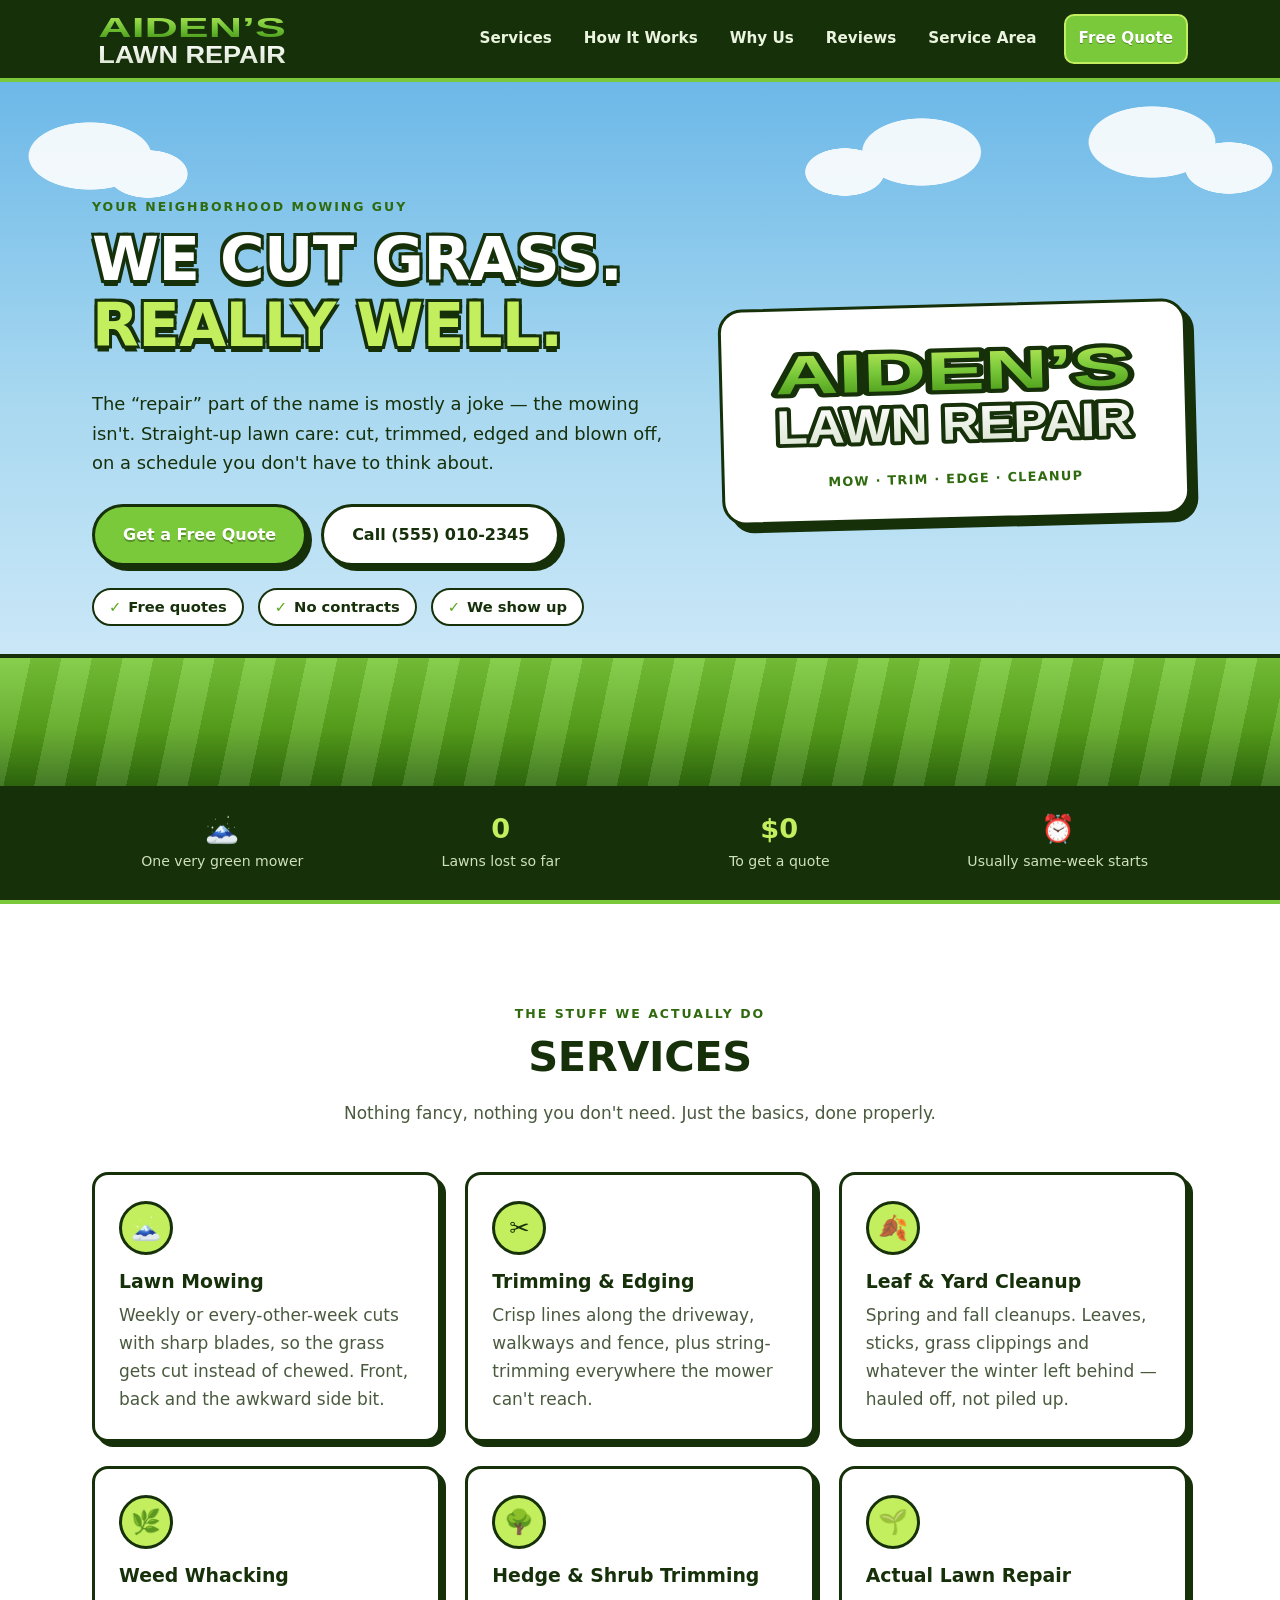
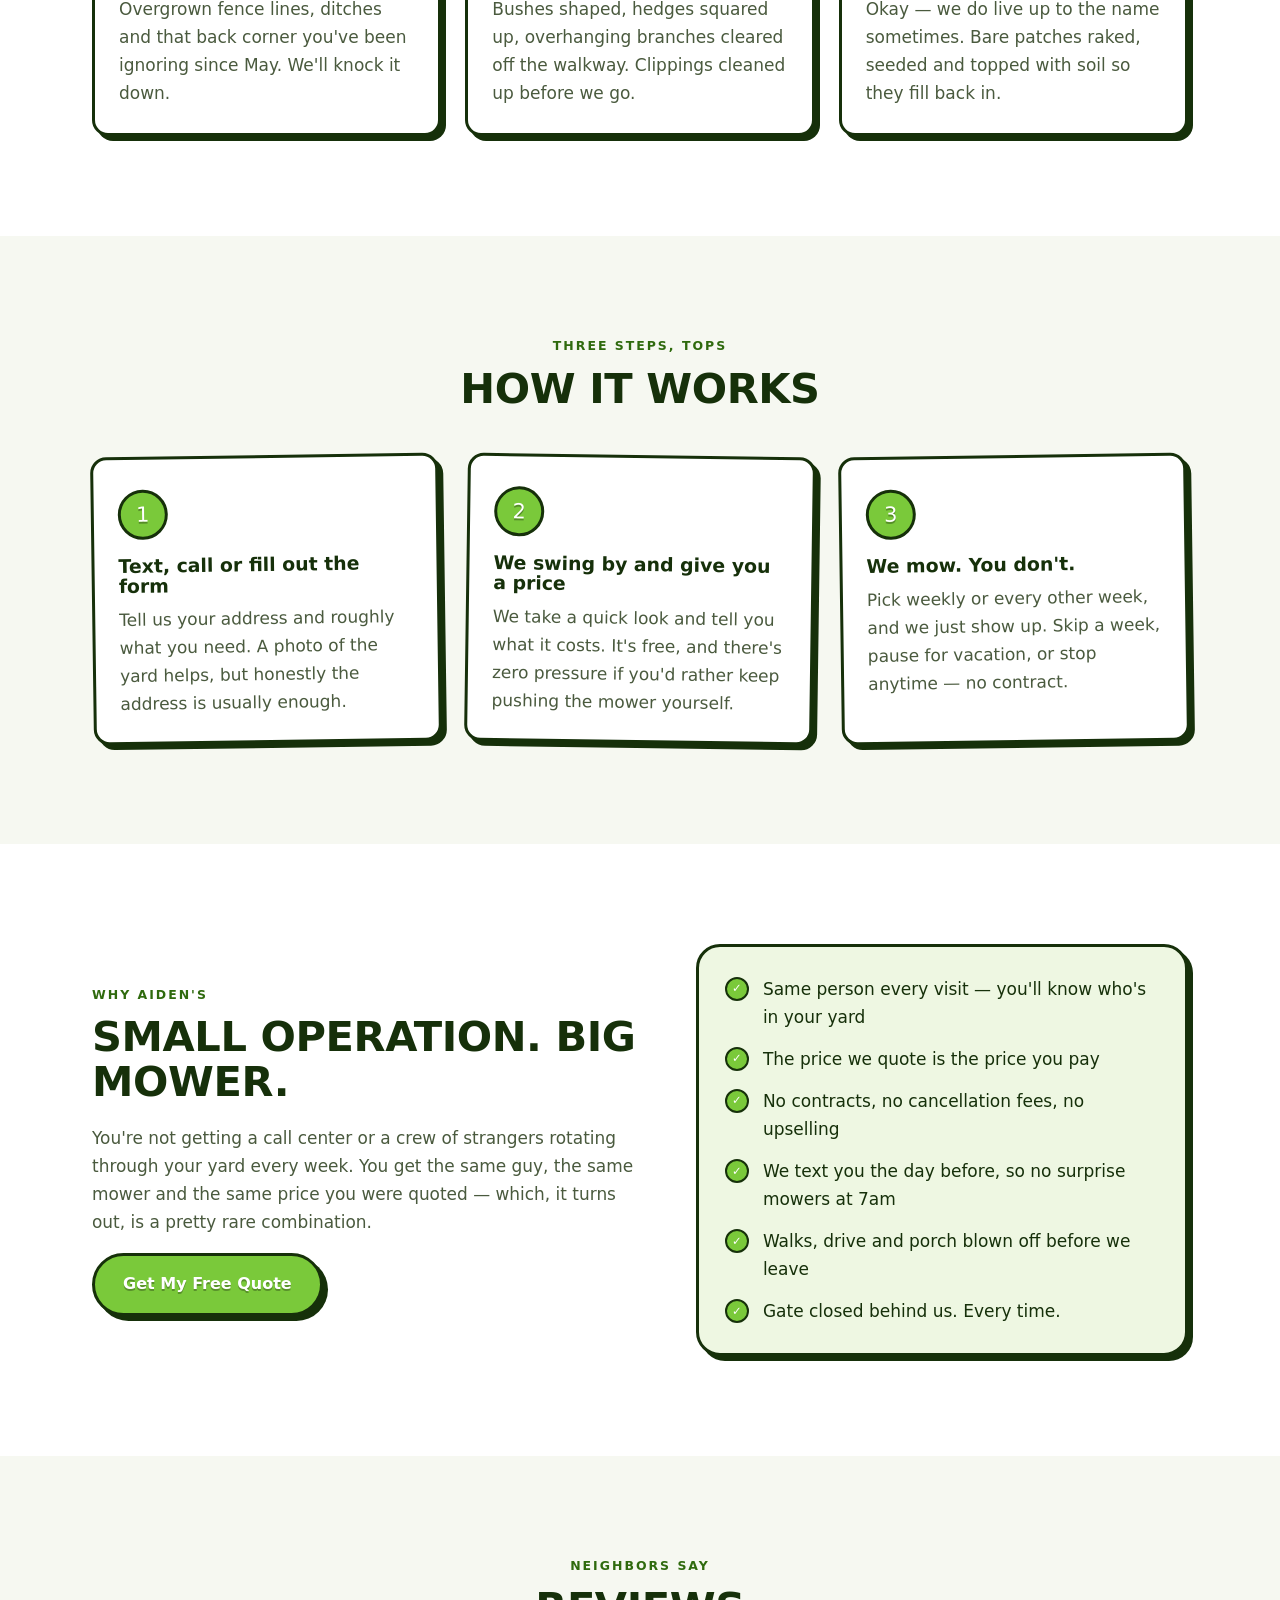
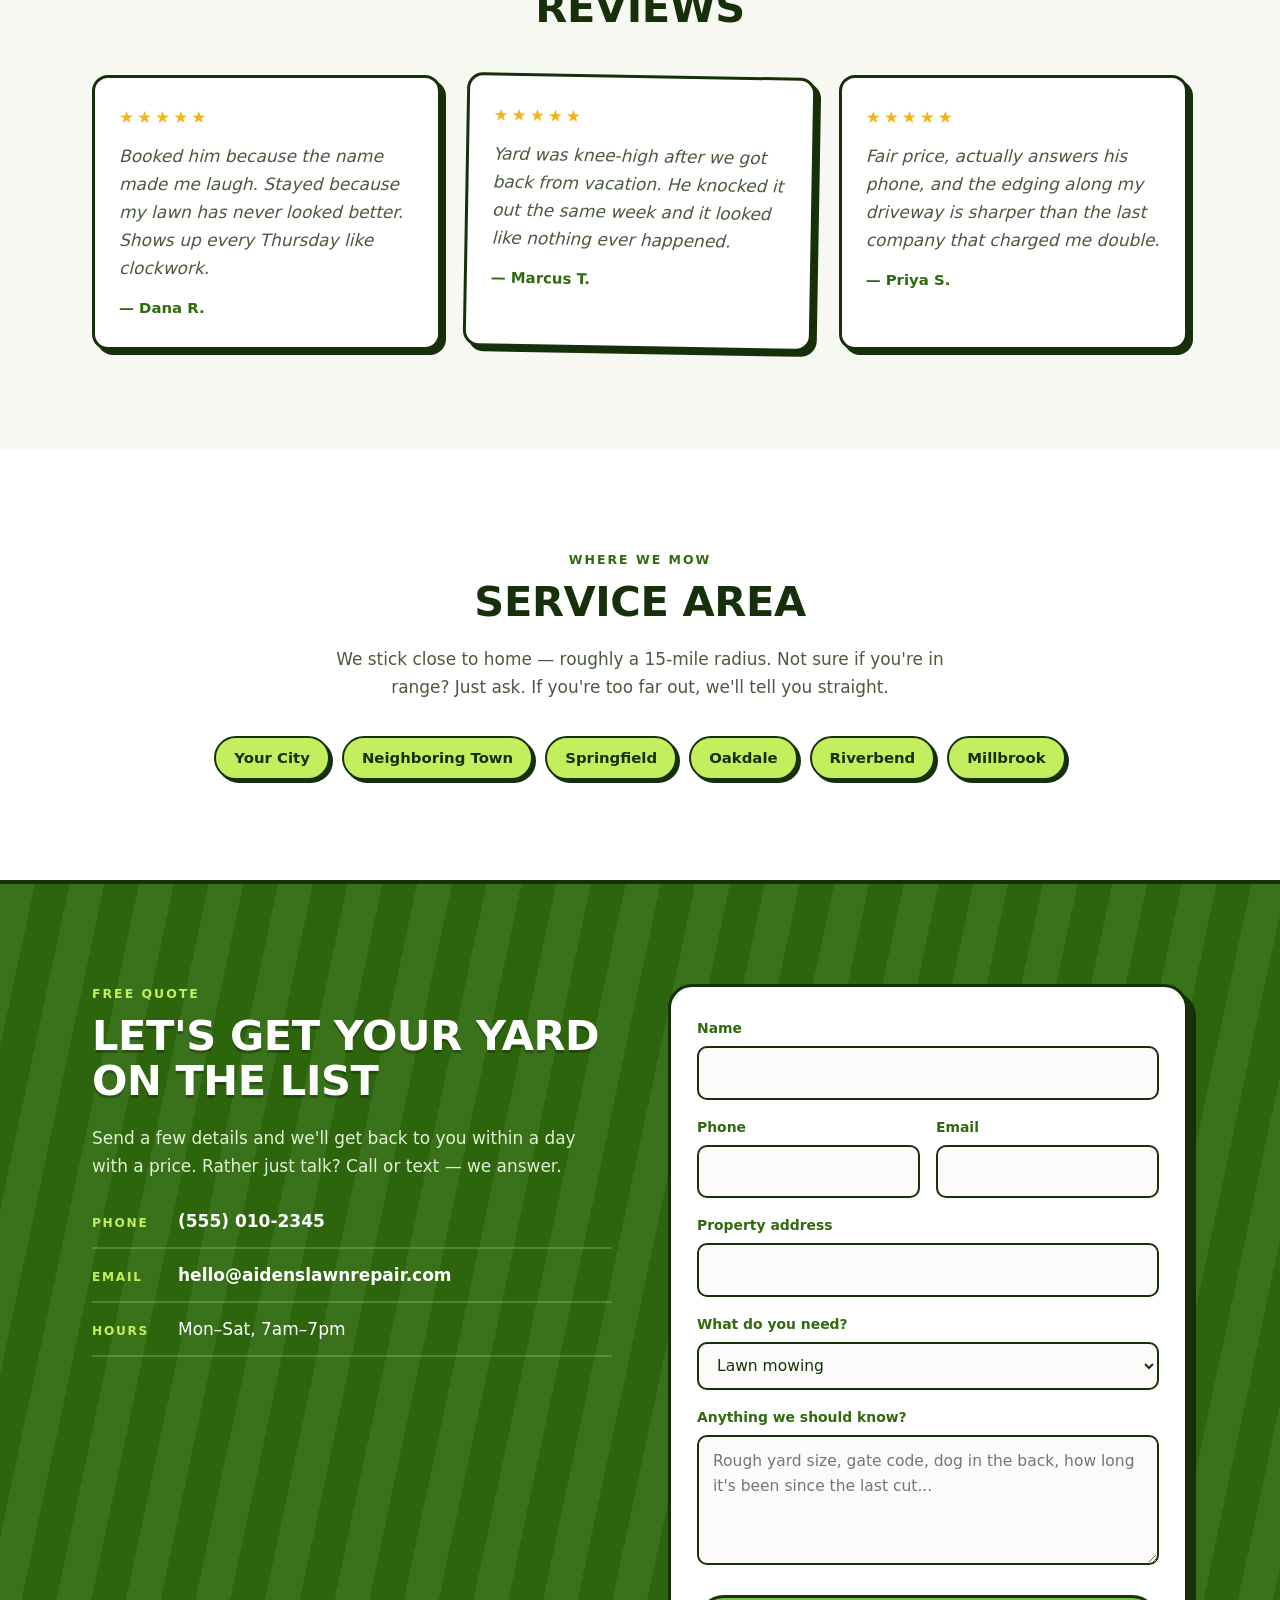
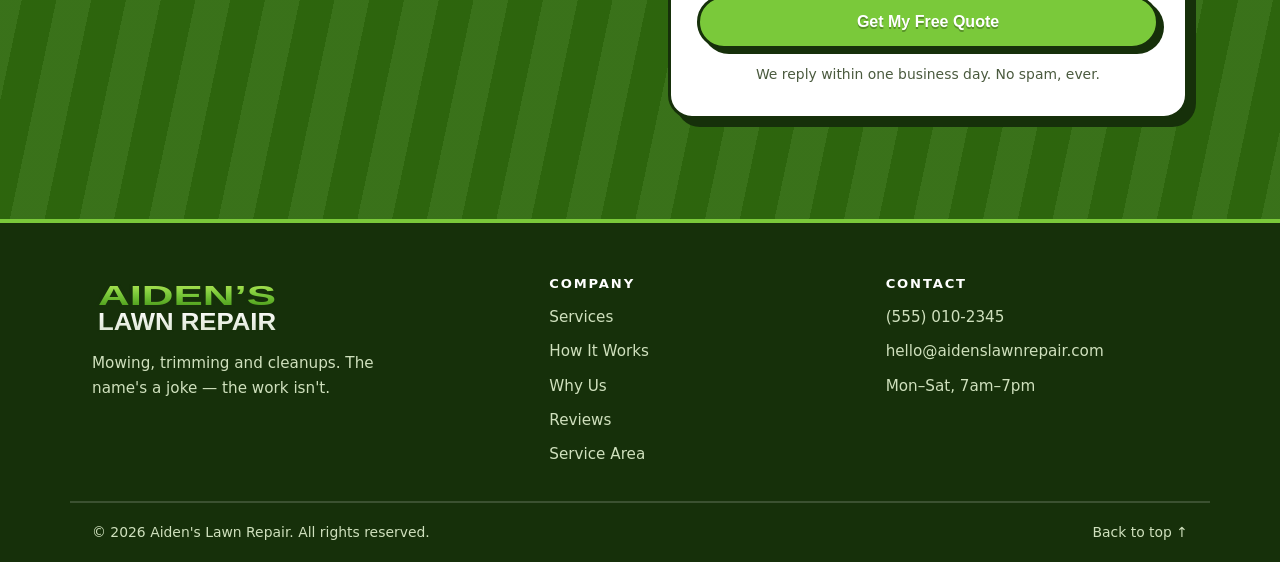
==== index.html @ e88d9ba6 "Add Aiden's Lawn Repair website One-page static site for the business — no build step, no dependenci" ====
<!DOCTYPE html>
<html lang="en">
<head>
<meta charset="utf-8">
<meta name="viewport" content="width=device-width, initial-scale=1">
<title>Aiden's Lawn Repair | Mowing, Trimming &amp; Yard Cleanup</title>
<meta name="description" content="Aiden's Lawn Repair — the name's a joke, the mowing isn't. Lawn cutting, trimming, edging and yard cleanups at a fair price. Free estimates.">
<meta name="theme-color" content="#3f8f12">

<meta property="og:title" content="Aiden's Lawn Repair">
<meta property="og:description" content="The name's a joke. The mowing isn't. Lawn cutting, trimming, edging and cleanups — free estimates.">
<meta property="og:type" content="website">
<meta property="og:image" content="assets/logo.svg">

<link rel="icon" href="assets/favicon.svg" type="image/svg+xml">
<link rel="stylesheet" href="css/styles.css">
</head>
<body>

<a class="skip-link" href="#main">Skip to content</a>

<header class="site-header" id="top">
  <div class="wrap header-inner">
    <a class="brand" href="#top" aria-label="Aiden's Lawn Repair — home">
      <img src="assets/logo.svg" alt="Aiden's Lawn Repair" width="220" height="69">
    </a>

    <button class="nav-toggle" id="navToggle" aria-expanded="false" aria-controls="nav">
      <span class="nav-toggle-bar"></span>
      <span class="sr-only">Menu</span>
    </button>

    <nav class="nav" id="nav" aria-label="Main">
      <ul>
        <li><a href="#services">Services</a></li>
        <li><a href="#how">How It Works</a></li>
        <li><a href="#why">Why Us</a></li>
        <li><a href="#reviews">Reviews</a></li>
        <li><a href="#areas">Service Area</a></li>
        <li><a class="nav-cta" href="#quote">Free Quote</a></li>
      </ul>
    </nav>
  </div>
</header>

<main id="main">

  <!-- HERO -->
  <section class="hero">
    <div class="wrap hero-inner">
      <div class="hero-copy">
        <p class="eyebrow">Your neighborhood mowing guy</p>
        <h1>We cut grass.<br><span class="hl">Really well.</span></h1>
        <p class="lede">
          The &ldquo;repair&rdquo; part of the name is mostly a joke &mdash; the mowing isn't.
          Straight-up lawn care: cut, trimmed, edged and blown off, on a schedule
          you don't have to think about.
        </p>
        <div class="hero-actions">
          <a class="btn btn-primary" href="#quote">Get a Free Quote</a>
          <a class="btn btn-ghost" href="tel:+15550102345">Call (555) 010-2345</a>
        </div>
        <ul class="hero-points">
          <li>Free quotes</li>
          <li>No contracts</li>
          <li>We show up</li>
        </ul>
      </div>

      <div class="hero-art" aria-hidden="true">
        <div class="hero-card">
          <img src="assets/logo.svg" alt="" width="440" height="138">
          <p class="hero-card-tag">Mow &middot; Trim &middot; Edge &middot; Cleanup</p>
        </div>
      </div>
    </div>
  </section>

  <!-- FUN STRIP -->
  <section class="strip">
    <div class="wrap strip-inner">
      <div><strong>&#128507;</strong><span>One very green mower</span></div>
      <div><strong>0</strong><span>Lawns lost so far</span></div>
      <div><strong>$0</strong><span>To get a quote</span></div>
      <div><strong>&#9200;</strong><span>Usually same-week starts</span></div>
    </div>
  </section>

  <!-- SERVICES -->
  <section id="services" class="section">
    <div class="wrap">
      <p class="eyebrow center">The stuff we actually do</p>
      <h2 class="center">Services</h2>
      <p class="section-lede center">
        Nothing fancy, nothing you don't need. Just the basics, done properly.
      </p>

      <div class="grid cards">
        <article class="card">
          <span class="card-icon" aria-hidden="true">&#128507;</span>
          <h3>Lawn Mowing</h3>
          <p>Weekly or every-other-week cuts with sharp blades, so the grass gets cut instead of chewed. Front, back and the awkward side bit.</p>
        </article>
        <article class="card">
          <span class="card-icon" aria-hidden="true">&#9986;</span>
          <h3>Trimming &amp; Edging</h3>
          <p>Crisp lines along the driveway, walkways and fence, plus string-trimming everywhere the mower can't reach.</p>
        </article>
        <article class="card">
          <span class="card-icon" aria-hidden="true">&#127810;</span>
          <h3>Leaf &amp; Yard Cleanup</h3>
          <p>Spring and fall cleanups. Leaves, sticks, grass clippings and whatever the winter left behind &mdash; hauled off, not piled up.</p>
        </article>
        <article class="card">
          <span class="card-icon" aria-hidden="true">&#127807;</span>
          <h3>Weed Whacking</h3>
          <p>Overgrown fence lines, ditches and that back corner you've been ignoring since May. We'll knock it down.</p>
        </article>
        <article class="card">
          <span class="card-icon" aria-hidden="true">&#127795;</span>
          <h3>Hedge &amp; Shrub Trimming</h3>
          <p>Bushes shaped, hedges squared up, overhanging branches cleared off the walkway. Clippings cleaned up before we go.</p>
        </article>
        <article class="card">
          <span class="card-icon" aria-hidden="true">&#127793;</span>
          <h3>Actual Lawn Repair</h3>
          <p>Okay &mdash; we do live up to the name sometimes. Bare patches raked, seeded and topped with soil so they fill back in.</p>
        </article>
      </div>
    </div>
  </section>

  <!-- HOW IT WORKS -->
  <section id="how" class="section section-alt">
    <div class="wrap">
      <p class="eyebrow center">Three steps, tops</p>
      <h2 class="center">How It Works</h2>

      <ol class="steps">
        <li>
          <span class="step-num">1</span>
          <h3>Text, call or fill out the form</h3>
          <p>Tell us your address and roughly what you need. A photo of the yard helps, but honestly the address is usually enough.</p>
        </li>
        <li>
          <span class="step-num">2</span>
          <h3>We swing by and give you a price</h3>
          <p>We take a quick look and tell you what it costs. It's free, and there's zero pressure if you'd rather keep pushing the mower yourself.</p>
        </li>
        <li>
          <span class="step-num">3</span>
          <h3>We mow. You don't.</h3>
          <p>Pick weekly or every other week, and we just show up. Skip a week, pause for vacation, or stop anytime &mdash; no contract.</p>
        </li>
      </ol>
    </div>
  </section>

  <!-- WHY US -->
  <section id="why" class="section">
    <div class="wrap why-inner">
      <div>
        <p class="eyebrow">Why Aiden's</p>
        <h2>Small operation. Big mower.</h2>
        <p class="section-lede">
          You're not getting a call center or a crew of strangers rotating through
          your yard every week. You get the same guy, the same mower and the same
          price you were quoted &mdash; which, it turns out, is a pretty rare combination.
        </p>
        <a class="btn btn-primary" href="#quote">Get My Free Quote</a>
      </div>

      <ul class="checks">
        <li>Same person every visit &mdash; you'll know who's in your yard</li>
        <li>The price we quote is the price you pay</li>
        <li>No contracts, no cancellation fees, no upselling</li>
        <li>We text you the day before, so no surprise mowers at 7am</li>
        <li>Walks, drive and porch blown off before we leave</li>
        <li>Gate closed behind us. Every time.</li>
      </ul>
    </div>
  </section>

  <!-- REVIEWS -->
  <section id="reviews" class="section section-alt">
    <div class="wrap">
      <p class="eyebrow center">Neighbors say</p>
      <h2 class="center">Reviews</h2>

      <div class="grid quotes">
        <figure class="quote">
          <p class="stars" aria-label="5 out of 5 stars">&#9733;&#9733;&#9733;&#9733;&#9733;</p>
          <blockquote>Booked him because the name made me laugh. Stayed because my lawn has never looked better. Shows up every Thursday like clockwork.</blockquote>
          <figcaption>&mdash; Dana R.</figcaption>
        </figure>
        <figure class="quote">
          <p class="stars" aria-label="5 out of 5 stars">&#9733;&#9733;&#9733;&#9733;&#9733;</p>
          <blockquote>Yard was knee-high after we got back from vacation. He knocked it out the same week and it looked like nothing ever happened.</blockquote>
          <figcaption>&mdash; Marcus T.</figcaption>
        </figure>
        <figure class="quote">
          <p class="stars" aria-label="5 out of 5 stars">&#9733;&#9733;&#9733;&#9733;&#9733;</p>
          <blockquote>Fair price, actually answers his phone, and the edging along my driveway is sharper than the last company that charged me double.</blockquote>
          <figcaption>&mdash; Priya S.</figcaption>
        </figure>
      </div>
    </div>
  </section>

  <!-- SERVICE AREA -->
  <section id="areas" class="section">
    <div class="wrap center">
      <p class="eyebrow center">Where we mow</p>
      <h2>Service Area</h2>
      <p class="section-lede center">
        We stick close to home &mdash; roughly a 15-mile radius. Not sure if you're in
        range? Just ask. If you're too far out, we'll tell you straight.
      </p>
      <ul class="areas">
        <li>Your City</li>
        <li>Neighboring Town</li>
        <li>Springfield</li>
        <li>Oakdale</li>
        <li>Riverbend</li>
        <li>Millbrook</li>
      </ul>
    </div>
  </section>

  <!-- QUOTE -->
  <section id="quote" class="section quote-section">
    <div class="wrap quote-inner">
      <div class="quote-copy">
        <p class="eyebrow">Free quote</p>
        <h2>Let's get your yard on the list</h2>
        <p class="section-lede">
          Send a few details and we'll get back to you within a day with a price.
          Rather just talk? Call or text &mdash; we answer.
        </p>

        <ul class="contact-list">
          <li><span>Phone</span><a href="tel:+15550102345">(555) 010-2345</a></li>
          <li><span>Email</span><a href="mailto:hello@aidenslawnrepair.com">hello@aidenslawnrepair.com</a></li>
          <li><span>Hours</span>Mon&ndash;Sat, 7am&ndash;7pm</li>
        </ul>
      </div>

      <form class="quote-form" id="quoteForm" action="https://formspree.io/f/your-form-id" method="POST" novalidate>
        <div class="field">
          <label for="name">Name</label>
          <input type="text" id="name" name="name" autocomplete="name" required>
        </div>

        <div class="field-row">
          <div class="field">
            <label for="phone">Phone</label>
            <input type="tel" id="phone" name="phone" autocomplete="tel" required>
          </div>
          <div class="field">
            <label for="email">Email</label>
            <input type="email" id="email" name="email" autocomplete="email" required>
          </div>
        </div>

        <div class="field">
          <label for="address">Property address</label>
          <input type="text" id="address" name="address" autocomplete="street-address">
        </div>

        <div class="field">
          <label for="service">What do you need?</label>
          <select id="service" name="service">
            <option>Lawn mowing</option>
            <option>Trimming &amp; edging</option>
            <option>Leaf &amp; yard cleanup</option>
            <option>Weed whacking</option>
            <option>Hedge &amp; shrub trimming</option>
            <option>Lawn repair / bare patches</option>
            <option>A bit of everything</option>
          </select>
        </div>

        <div class="field">
          <label for="message">Anything we should know?</label>
          <textarea id="message" name="message" rows="4" placeholder="Rough yard size, gate code, dog in the back, how long it's been since the last cut..."></textarea>
        </div>

        <button class="btn btn-primary btn-block" type="submit">Get My Free Quote</button>
        <p class="form-note" id="formNote" role="status">We reply within one business day. No spam, ever.</p>
      </form>
    </div>
  </section>

</main>

<footer class="site-footer">
  <div class="wrap footer-inner">
    <div class="footer-brand">
      <img src="assets/logo.svg" alt="Aiden's Lawn Repair" width="200" height="63">
      <p>Mowing, trimming and cleanups. The name's a joke &mdash; the work isn't.</p>
    </div>

    <nav class="footer-nav" aria-label="Footer">
      <h3>Company</h3>
      <ul>
        <li><a href="#services">Services</a></li>
        <li><a href="#how">How It Works</a></li>
        <li><a href="#why">Why Us</a></li>
        <li><a href="#reviews">Reviews</a></li>
        <li><a href="#areas">Service Area</a></li>
      </ul>
    </nav>

    <div class="footer-contact">
      <h3>Contact</h3>
      <ul>
        <li><a href="tel:+15550102345">(555) 010-2345</a></li>
        <li><a href="mailto:hello@aidenslawnrepair.com">hello@aidenslawnrepair.com</a></li>
        <li>Mon&ndash;Sat, 7am&ndash;7pm</li>
      </ul>
    </div>
  </div>

  <div class="wrap footer-bottom">
    <p>&copy; <span id="year">2026</span> Aiden's Lawn Repair. All rights reserved.</p>
    <p><a href="#top">Back to top &uarr;</a></p>
  </div>
</footer>

<script src="js/main.js"></script>
</body>
</html>
---- css/styles.css ----
/* ==========================================================================
   Aiden's Lawn Repair — stylesheet
   Cartoon theme: thick dark outlines, hard offset shadows, bright turf greens.
   Palette pulled straight from the logo.
   ========================================================================== */

:root {
  --green-100: #eef7e2;
  --green-300: #c3ee5d;
  --green-400: #9ada3c;
  --green-500: #7ac93a;
  --green-600: #5aa61c;
  --green-800: #2f6a0e;
  --green-900: #16300a;

  --sky-100:   #dcefFB;
  --sky-300:   #a8d8f0;
  --sky-500:   #6cb8e8;

  --cream:     #f6f8f1;
  --ink:       #16300a;
  --ink-soft:  #4a5a3e;
  --line:      #16300a;
  --white:     #ffffff;

  --radius:    16px;
  --radius-lg: 24px;

  /* Cartoon shadows are hard offsets, never blurs. */
  --pop:       5px 5px 0 var(--green-900);
  --pop-lg:    8px 8px 0 var(--green-900);
  --border:    3px solid var(--green-900);

  --wrap:      1140px;
  --font:      "Segoe UI", system-ui, -apple-system, Roboto, Helvetica, Arial, sans-serif;
  --font-head: "Arial Black", "Archivo Black", Impact, var(--font);
}

/* -------------------------------------------------------------- base --- */

*, *::before, *::after { box-sizing: border-box; }

html { scroll-behavior: smooth; scroll-padding-top: 90px; }

body {
  margin: 0;
  font-family: var(--font);
  font-size: 17px;
  line-height: 1.65;
  color: var(--ink);
  background: var(--white);
  -webkit-font-smoothing: antialiased;
}

img { max-width: 100%; height: auto; display: block; }

a { color: var(--green-800); }

h1, h2, h3 {
  font-family: var(--font-head);
  line-height: 1.08;
  letter-spacing: -.01em;
  margin: 0 0 .5em;
  text-transform: uppercase;
}

h1 { font-size: clamp(2.3rem, 5.6vw, 3.8rem); }
h2 { font-size: clamp(1.8rem, 3.8vw, 2.6rem); }
h3 { font-size: 1.18rem; text-transform: none; letter-spacing: 0; }

p { margin: 0 0 1rem; }

.wrap {
  width: 100%;
  max-width: var(--wrap);
  margin-inline: auto;
  padding-inline: 22px;
}

.center { text-align: center; }

.sr-only {
  position: absolute; width: 1px; height: 1px;
  padding: 0; margin: -1px; overflow: hidden;
  clip: rect(0 0 0 0); white-space: nowrap; border: 0;
}

.skip-link {
  position: absolute; left: 0; top: 0;
  transform: translateY(-150%);
  background: var(--green-900); color: #fff;
  padding: 12px 18px; z-index: 999; border-radius: 0 0 var(--radius) 0;
}
.skip-link:focus { transform: translateY(0); }

:focus-visible {
  outline: 3px solid var(--sky-500);
  outline-offset: 3px;
}

.eyebrow {
  font-size: .78rem;
  font-weight: 800;
  letter-spacing: .16em;
  text-transform: uppercase;
  color: var(--green-800);
  margin-bottom: .6rem;
}

.section { padding: clamp(60px, 8vw, 100px) 0; }
.section-alt { background: var(--cream); }

.section-lede {
  font-size: 1.06rem;
  color: var(--ink-soft);
  max-width: 62ch;
}
.section-lede.center { margin-inline: auto; }

/* ------------------------------------------------------------ buttons --- */

.btn {
  display: inline-block;
  font-weight: 800;
  font-size: 1rem;
  text-decoration: none;
  padding: 15px 28px;
  border-radius: 999px;
  border: var(--border);
  cursor: pointer;
  transition: transform .1s ease, box-shadow .1s ease, background .1s ease;
}
/* Press-down effect: the button slides into its own shadow. */
.btn:hover  { transform: translate(2px, 2px); box-shadow: 3px 3px 0 var(--green-900); }
.btn:active { transform: translate(5px, 5px); box-shadow: 0 0 0 var(--green-900); }

.btn-primary {
  background: var(--green-500);
  color: #fff;
  text-shadow: 0 2px 0 rgba(0, 0, 0, .28);
  box-shadow: var(--pop);
}
.btn-primary:hover { background: var(--green-400); }

.btn-ghost {
  background: var(--white);
  color: var(--green-900);
  box-shadow: var(--pop);
}
.btn-ghost:hover { background: var(--green-100); }

.btn-block { width: 100%; }

/* ------------------------------------------------------------- header --- */

.site-header {
  position: sticky;
  top: 0;
  z-index: 60;
  background: var(--green-900);
  border-bottom: 4px solid var(--green-500);
}

.header-inner {
  display: flex;
  align-items: center;
  justify-content: space-between;
  gap: 18px;
  min-height: 78px;
}

.brand img { width: 200px; height: auto; }

.nav ul {
  display: flex;
  align-items: center;
  gap: 6px;
  list-style: none;
  margin: 0;
  padding: 0;
}

.nav a {
  display: block;
  padding: 10px 13px;
  color: #eaf4de;
  font-weight: 700;
  font-size: .95rem;
  text-decoration: none;
  border-radius: 10px;
}
.nav a:hover { background: rgba(255, 255, 255, .14); color: #fff; }

.nav .nav-cta {
  background: var(--green-500);
  color: #fff;
  margin-left: 8px;
  border: 2px solid var(--green-300);
  text-shadow: 0 1px 0 rgba(0, 0, 0, .3);
}
.nav .nav-cta:hover { background: var(--green-400); color: #fff; }

.nav-toggle {
  display: none;
  width: 46px; height: 42px;
  background: rgba(255, 255, 255, .1);
  border: 2px solid rgba(255, 255, 255, .35);
  border-radius: 10px;
  cursor: pointer;
  position: relative;
}
.nav-toggle-bar,
.nav-toggle-bar::before,
.nav-toggle-bar::after {
  position: absolute;
  left: 50%; margin-left: -11px;
  width: 22px; height: 3px;
  background: #fff;
  border-radius: 2px;
  content: "";
  transition: transform .2s ease, opacity .2s ease;
}
.nav-toggle-bar { top: 50%; margin-top: -1.5px; }
.nav-toggle-bar::before { top: -7px; margin-left: 0; left: 0; }
.nav-toggle-bar::after  { top:  7px; margin-left: 0; left: 0; }

.nav-toggle[aria-expanded="true"] .nav-toggle-bar { background: transparent; }
.nav-toggle[aria-expanded="true"] .nav-toggle-bar::before { transform: translateY(7px) rotate(45deg); }
.nav-toggle[aria-expanded="true"] .nav-toggle-bar::after  { transform: translateY(-7px) rotate(-45deg); }

/* --------------------------------------------------------------- hero --- */
/* Blue sky up top, cartoon clouds, freshly-striped lawn along the bottom. */

.hero {
  position: relative;
  background: linear-gradient(180deg, var(--sky-500) 0%, var(--sky-300) 45%, var(--sky-100) 100%);
  padding: clamp(74px, 9vw, 116px) 0 clamp(120px, 13vw, 160px);
  overflow: hidden;
}

/* clouds */
.hero::before {
  content: "";
  position: absolute;
  inset: 0;
  background:
    radial-gradient(62px 34px at 90px 74px,   #fff 98%, transparent 100%),
    radial-gradient(40px 24px at 148px 92px,  #fff 98%, transparent 100%),
    radial-gradient(60px 34px at 72% 70px,    #fff 98%, transparent 100%),
    radial-gradient(40px 24px at 66% 90px,    #fff 98%, transparent 100%),
    radial-gradient(64px 36px at 90% 60px,    #fff 98%, transparent 100%),
    radial-gradient(44px 26px at 96% 86px,    #fff 98%, transparent 100%);
  opacity: .9;
  pointer-events: none;
}

/* the lawn */
.hero::after {
  content: "";
  position: absolute;
  inset: auto 0 0 0;
  height: clamp(92px, 11vw, 132px);
  background:
    repeating-linear-gradient(102deg,
      rgba(255, 255, 255, .10) 0 30px,
      rgba(0, 0, 0, .07) 30px 60px),
    linear-gradient(180deg, var(--green-500) 0%, var(--green-600) 55%, var(--green-800) 100%);
  border-top: 4px solid var(--green-900);
  pointer-events: none;
}

.hero-inner {
  position: relative;
  z-index: 1;
  display: grid;
  grid-template-columns: 1.1fr .9fr;
  gap: clamp(28px, 5vw, 56px);
  align-items: center;
}

.hero h1 {
  color: #fff;
  /* chunky cartoon outline, drawn with stacked shadows */
  text-shadow:
    -3px -3px 0 var(--green-900),  3px -3px 0 var(--green-900),
    -3px  3px 0 var(--green-900),  3px  3px 0 var(--green-900),
     0    6px 0 var(--green-900);
  margin-bottom: .5em;
}
.hero h1 .hl { color: var(--green-300); }

.lede {
  font-size: 1.12rem;
  max-width: 52ch;
  color: var(--ink);
  font-weight: 500;
}

.hero-actions {
  display: flex;
  flex-wrap: wrap;
  gap: 14px;
  margin: 26px 0 22px;
}

.hero-points {
  display: flex;
  flex-wrap: wrap;
  gap: 10px 14px;
  list-style: none;
  margin: 0;
  padding: 0;
  font-size: .92rem;
  font-weight: 700;
}
.hero-points li {
  background: var(--white);
  border: 2px solid var(--green-900);
  border-radius: 999px;
  padding: 5px 15px;
  color: var(--green-900);
}
.hero-points li::before {
  content: "\2713";
  color: var(--green-600);
  font-weight: 900;
  margin-right: 7px;
}

.hero-card {
  background: var(--white);
  border: var(--border);
  border-radius: var(--radius-lg);
  padding: 28px 24px;
  text-align: center;
  box-shadow: var(--pop-lg);
  transform: rotate(-1.5deg);
}
.hero-card img { margin: 0 auto 14px; width: 100%; max-width: 380px; }
.hero-card-tag {
  margin: 0;
  font-weight: 800;
  letter-spacing: .1em;
  text-transform: uppercase;
  font-size: .8rem;
  color: var(--green-800);
}

/* ---------------------------------------------------------- fun strip --- */

.strip {
  background: var(--green-900);
  color: #fff;
  border-bottom: 4px solid var(--green-500);
}

.strip-inner {
  display: grid;
  grid-template-columns: repeat(4, 1fr);
  gap: 18px;
  padding-block: 26px;
  text-align: center;
}
.strip-inner strong {
  display: block;
  font-family: var(--font-head);
  font-size: 1.7rem;
  color: var(--green-300);
  line-height: 1.25;
}
.strip-inner span { font-size: .88rem; color: #cfe0bd; }

/* -------------------------------------------------------------- cards --- */

.grid { display: grid; gap: 24px; }

.cards {
  grid-template-columns: repeat(auto-fit, minmax(280px, 1fr));
  margin-top: 44px;
}

.card {
  background: var(--white);
  border: var(--border);
  border-radius: var(--radius);
  padding: 26px 24px;
  box-shadow: var(--pop);
  transition: transform .12s ease, box-shadow .12s ease;
}
.card:hover { transform: translate(-2px, -3px) rotate(-.6deg); box-shadow: var(--pop-lg); }

.card-icon {
  display: grid;
  place-items: center;
  width: 54px; height: 54px;
  border-radius: 50%;
  background: var(--green-300);
  border: var(--border);
  font-size: 1.5rem;
  line-height: 1;
  margin-bottom: 16px;
}

.card h3 { color: var(--green-900); }
.card p { margin: 0; color: var(--ink-soft); }

/* -------------------------------------------------------------- steps --- */

.steps {
  list-style: none;
  margin: 44px 0 0;
  padding: 0;
  display: grid;
  gap: 26px;
  grid-template-columns: repeat(auto-fit, minmax(270px, 1fr));
}
.steps li {
  background: var(--white);
  border: var(--border);
  border-radius: var(--radius);
  padding: 30px 24px 24px;
  box-shadow: var(--pop);
}
.steps li:nth-child(even) { transform: rotate(.8deg); }
.steps li:nth-child(odd)  { transform: rotate(-.8deg); }

.step-num {
  display: grid;
  place-items: center;
  width: 50px; height: 50px;
  border-radius: 50%;
  background: var(--green-500);
  border: var(--border);
  color: #fff;
  font-family: var(--font-head);
  font-size: 1.3rem;
  text-shadow: 0 2px 0 rgba(0, 0, 0, .3);
  margin-bottom: 16px;
}
.steps h3 { color: var(--green-900); }
.steps p { margin: 0; color: var(--ink-soft); }

/* ------------------------------------------------------------- why us --- */

.why-inner {
  display: grid;
  grid-template-columns: 1.05fr .95fr;
  gap: clamp(28px, 5vw, 60px);
  align-items: center;
}

.checks {
  list-style: none;
  margin: 0;
  padding: 28px 26px;
  background: var(--green-100);
  border: var(--border);
  border-radius: var(--radius-lg);
  box-shadow: var(--pop);
  display: grid;
  gap: 14px;
}
.checks li {
  position: relative;
  padding-left: 38px;
  font-weight: 500;
}
.checks li::before {
  content: "\2713";
  position: absolute;
  left: 0; top: 2px;
  width: 24px; height: 24px;
  display: grid; place-items: center;
  border-radius: 50%;
  background: var(--green-500);
  border: 2px solid var(--green-900);
  color: #fff;
  font-size: .72rem;
  font-weight: 900;
}

/* ------------------------------------------------------------- quotes --- */

.quotes {
  grid-template-columns: repeat(auto-fit, minmax(280px, 1fr));
  margin-top: 44px;
}

.quote {
  margin: 0;
  background: var(--white);
  border: var(--border);
  border-radius: var(--radius);
  padding: 26px 24px;
  box-shadow: var(--pop);
}
.quote:nth-child(2) { transform: rotate(1deg); }
.stars { color: #f2b418; letter-spacing: 3px; margin: 0 0 10px; font-size: 1.05rem; }
.quote blockquote { margin: 0 0 14px; color: var(--ink-soft); font-style: italic; }
.quote figcaption { font-weight: 800; color: var(--green-800); font-size: .93rem; }

/* -------------------------------------------------------------- areas --- */

.areas {
  list-style: none;
  margin: 34px 0 0;
  padding: 0;
  display: flex;
  flex-wrap: wrap;
  justify-content: center;
  gap: 12px;
}
.areas li {
  background: var(--green-300);
  border: 2px solid var(--green-900);
  color: var(--green-900);
  font-weight: 800;
  padding: 8px 18px;
  border-radius: 999px;
  font-size: .93rem;
  box-shadow: 3px 3px 0 var(--green-900);
}

/* -------------------------------------------------------------- quote --- */

.quote-section {
  background: var(--green-800);
  color: #fff;
  border-top: 4px solid var(--green-900);
  background-image: repeating-linear-gradient(102deg,
    rgba(255, 255, 255, .05) 0 34px,
    rgba(0, 0, 0, .05) 34px 68px);
}

.quote-inner {
  display: grid;
  grid-template-columns: 1fr 1fr;
  gap: clamp(28px, 5vw, 56px);
  align-items: start;
}

.quote-copy .eyebrow { color: var(--green-300); }
.quote-copy h2 { text-shadow: 0 3px 0 rgba(0, 0, 0, .25); }
.quote-copy .section-lede { color: #e2f0d3; }

.contact-list {
  list-style: none;
  margin: 26px 0 0;
  padding: 0;
  display: grid;
  gap: 12px;
}
.contact-list li {
  display: flex;
  gap: 14px;
  align-items: baseline;
  border-bottom: 2px solid rgba(255, 255, 255, .18);
  padding-bottom: 12px;
}
.contact-list span {
  min-width: 72px;
  font-size: .76rem;
  letter-spacing: .14em;
  text-transform: uppercase;
  color: var(--green-300);
  font-weight: 800;
}
.contact-list a { color: #fff; text-decoration: none; font-weight: 700; }
.contact-list a:hover { text-decoration: underline; }

.quote-form {
  background: var(--white);
  color: var(--ink);
  border: var(--border);
  border-radius: var(--radius-lg);
  padding: 30px 26px;
  box-shadow: var(--pop-lg);
}

.field { margin-bottom: 16px; }
.field-row { display: grid; grid-template-columns: 1fr 1fr; gap: 16px; }

.field label {
  display: block;
  font-weight: 800;
  font-size: .87rem;
  margin-bottom: 6px;
  color: var(--green-800);
}

.field input,
.field select,
.field textarea {
  width: 100%;
  font: inherit;
  font-size: .97rem;
  color: var(--ink);
  padding: 12px 14px;
  border: 2px solid var(--green-900);
  border-radius: 10px;
  background: #fbfcf9;
  transition: border-color .12s ease, box-shadow .12s ease;
}
.field textarea { resize: vertical; min-height: 110px; }

.field input:focus,
.field select:focus,
.field textarea:focus {
  border-color: var(--green-600);
  box-shadow: 0 0 0 4px rgba(122, 201, 58, .3);
  outline: none;
}

.field input[aria-invalid="true"],
.field textarea[aria-invalid="true"] { border-color: #c33a25; }

.field-error {
  display: block;
  color: #c33a25;
  font-size: .82rem;
  font-weight: 700;
  margin-top: 5px;
}

.quote-form .btn-primary { margin-top: 6px; }

.form-note {
  margin: 14px 0 0;
  font-size: .87rem;
  color: var(--ink-soft);
  text-align: center;
}
.form-note.is-success { color: var(--green-800); font-weight: 800; }
.form-note.is-error   { color: #c33a25;          font-weight: 800; }

/* ------------------------------------------------------------- footer --- */

.site-footer {
  background: var(--green-900);
  color: #cfe0bd;
  padding-top: 54px;
  font-size: .95rem;
  border-top: 4px solid var(--green-500);
}

.footer-inner {
  display: grid;
  grid-template-columns: 1.4fr 1fr 1fr;
  gap: 34px;
  padding-bottom: 34px;
}

.footer-brand img { width: 190px; margin-bottom: 14px; }
.footer-brand p { max-width: 34ch; }

.site-footer h3 {
  color: #fff;
  font-size: .82rem;
  letter-spacing: .14em;
  text-transform: uppercase;
  margin-bottom: 14px;
}

.site-footer ul { list-style: none; margin: 0; padding: 0; display: grid; gap: 9px; }
.site-footer a { color: #cfe0bd; text-decoration: none; }
.site-footer a:hover { color: var(--green-300); text-decoration: underline; }

.footer-bottom {
  display: flex;
  flex-wrap: wrap;
  gap: 10px;
  justify-content: space-between;
  align-items: center;
  border-top: 2px solid rgba(255, 255, 255, .16);
  padding-block: 18px;
  font-size: .87rem;
}
.footer-bottom p { margin: 0; }

/* --------------------------------------------------------- responsive --- */

@media (max-width: 940px) {
  .hero-inner,
  .why-inner,
  .quote-inner { grid-template-columns: 1fr; }

  .hero-art { order: -1; max-width: 440px; margin-inline: auto; }

  .footer-inner { grid-template-columns: 1fr 1fr; }
  .footer-brand { grid-column: 1 / -1; }
}

@media (max-width: 780px) {
  .nav-toggle { display: block; }

  .nav {
    position: absolute;
    top: 100%; left: 0; right: 0;
    background: var(--green-900);
    border-bottom: 4px solid var(--green-500);
    display: none;
    padding: 10px 22px 20px;
  }
  .nav.is-open { display: block; }

  .nav ul { flex-direction: column; align-items: stretch; gap: 4px; }
  .nav a { padding: 13px 12px; }
  .nav .nav-cta { margin: 8px 0 0; text-align: center; }

  .strip-inner { grid-template-columns: repeat(2, 1fr); gap: 22px; }
}

@media (max-width: 520px) {
  body { font-size: 16px; }
  .brand img { width: 160px; }
  .field-row { grid-template-columns: 1fr; }
  .hero-actions .btn { width: 100%; text-align: center; }
  .footer-inner { grid-template-columns: 1fr; }

  /* Straighten the playful tilts — they cause overflow on narrow screens. */
  .hero-card,
  .steps li:nth-child(even),
  .steps li:nth-child(odd),
  .quote:nth-child(2) { transform: none; }
}

@media (prefers-reduced-motion: reduce) {
  html { scroll-behavior: auto; }
  *, *::before, *::after {
    animation-duration: .001ms !important;
    transition-duration: .001ms !important;
  }
}
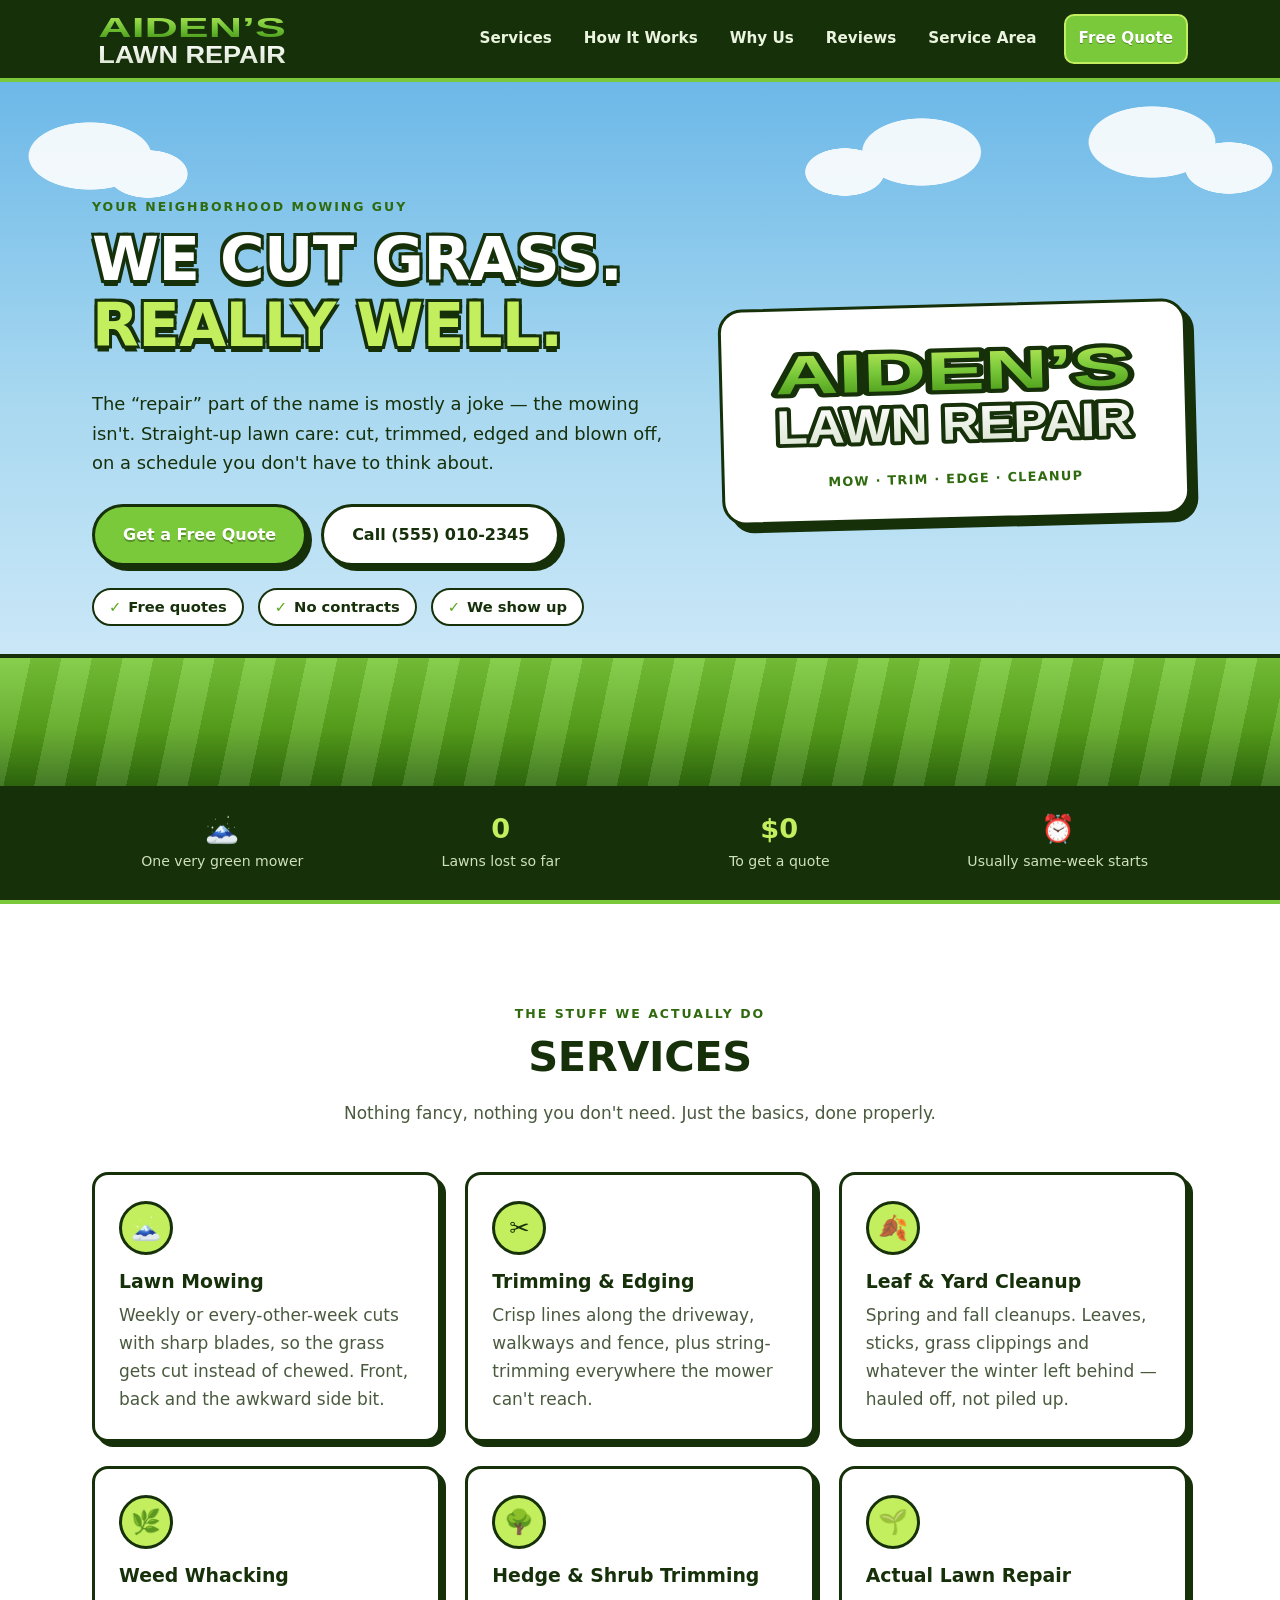
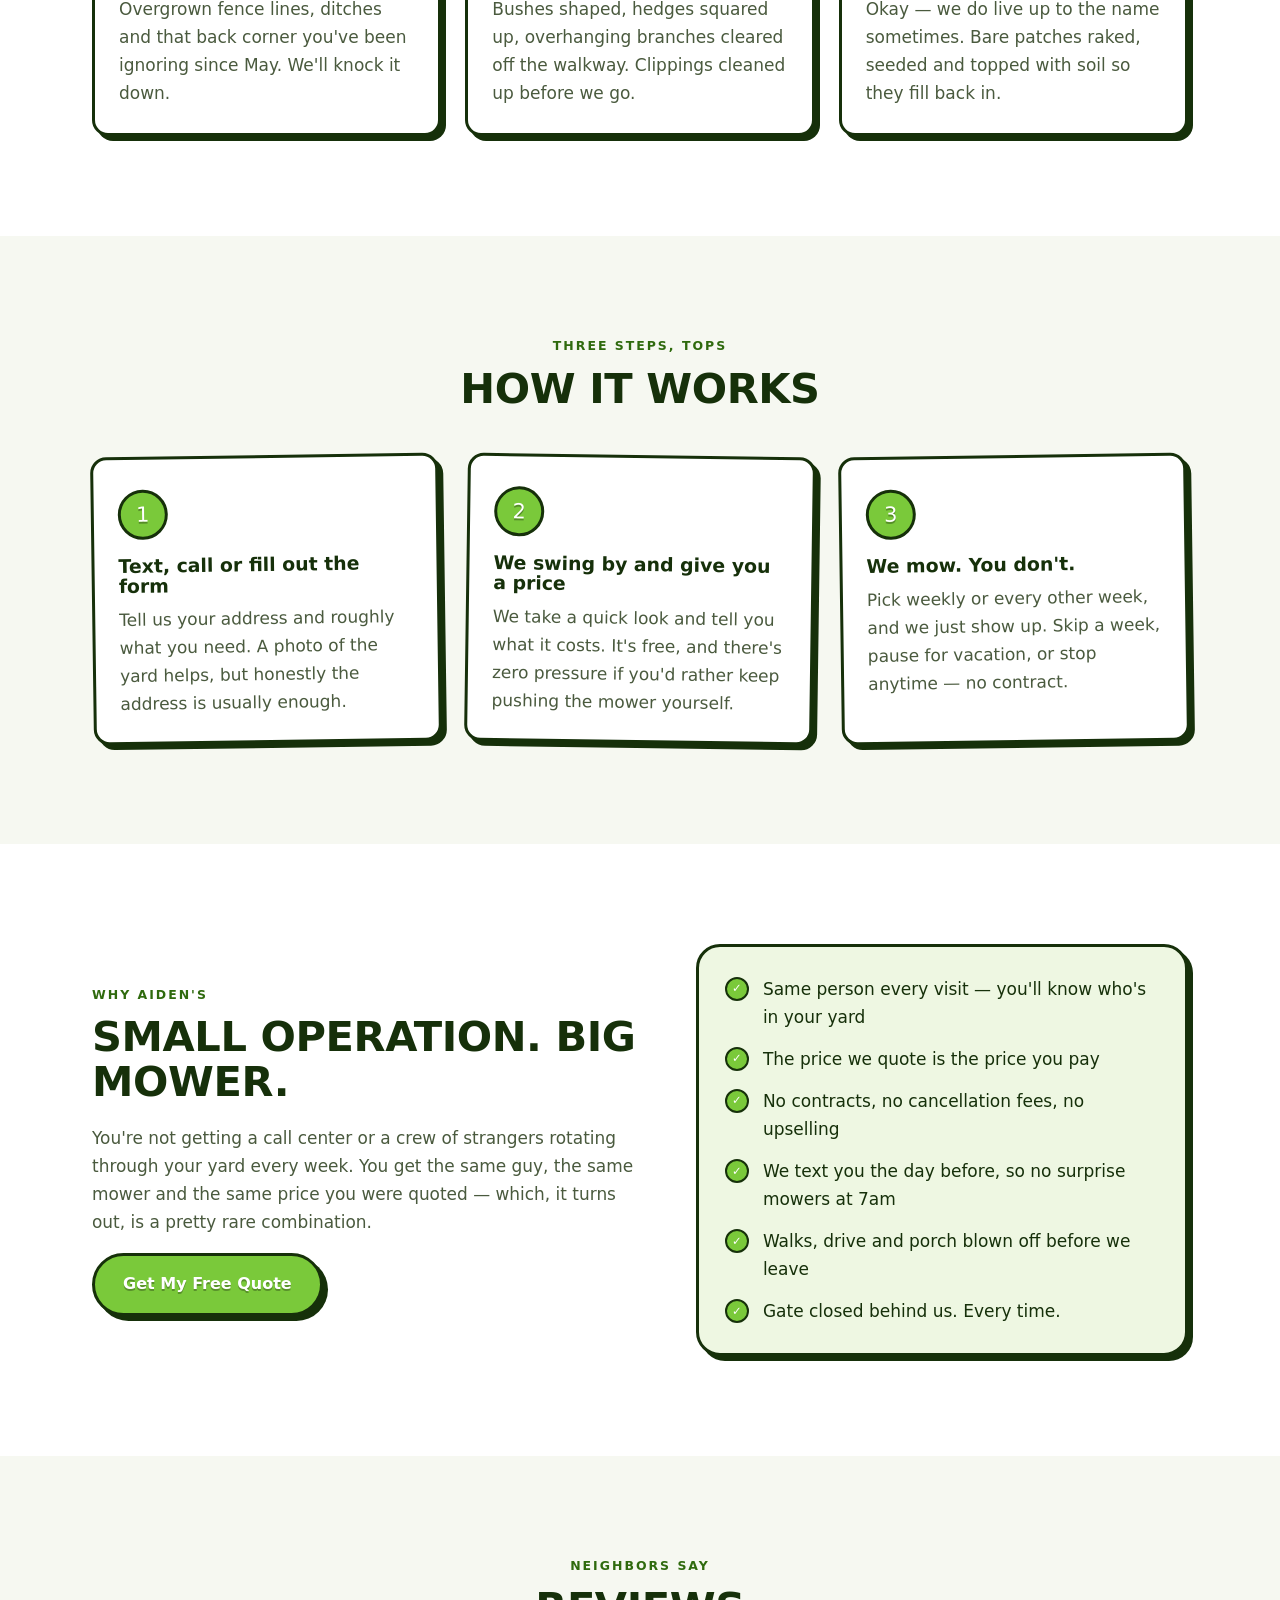
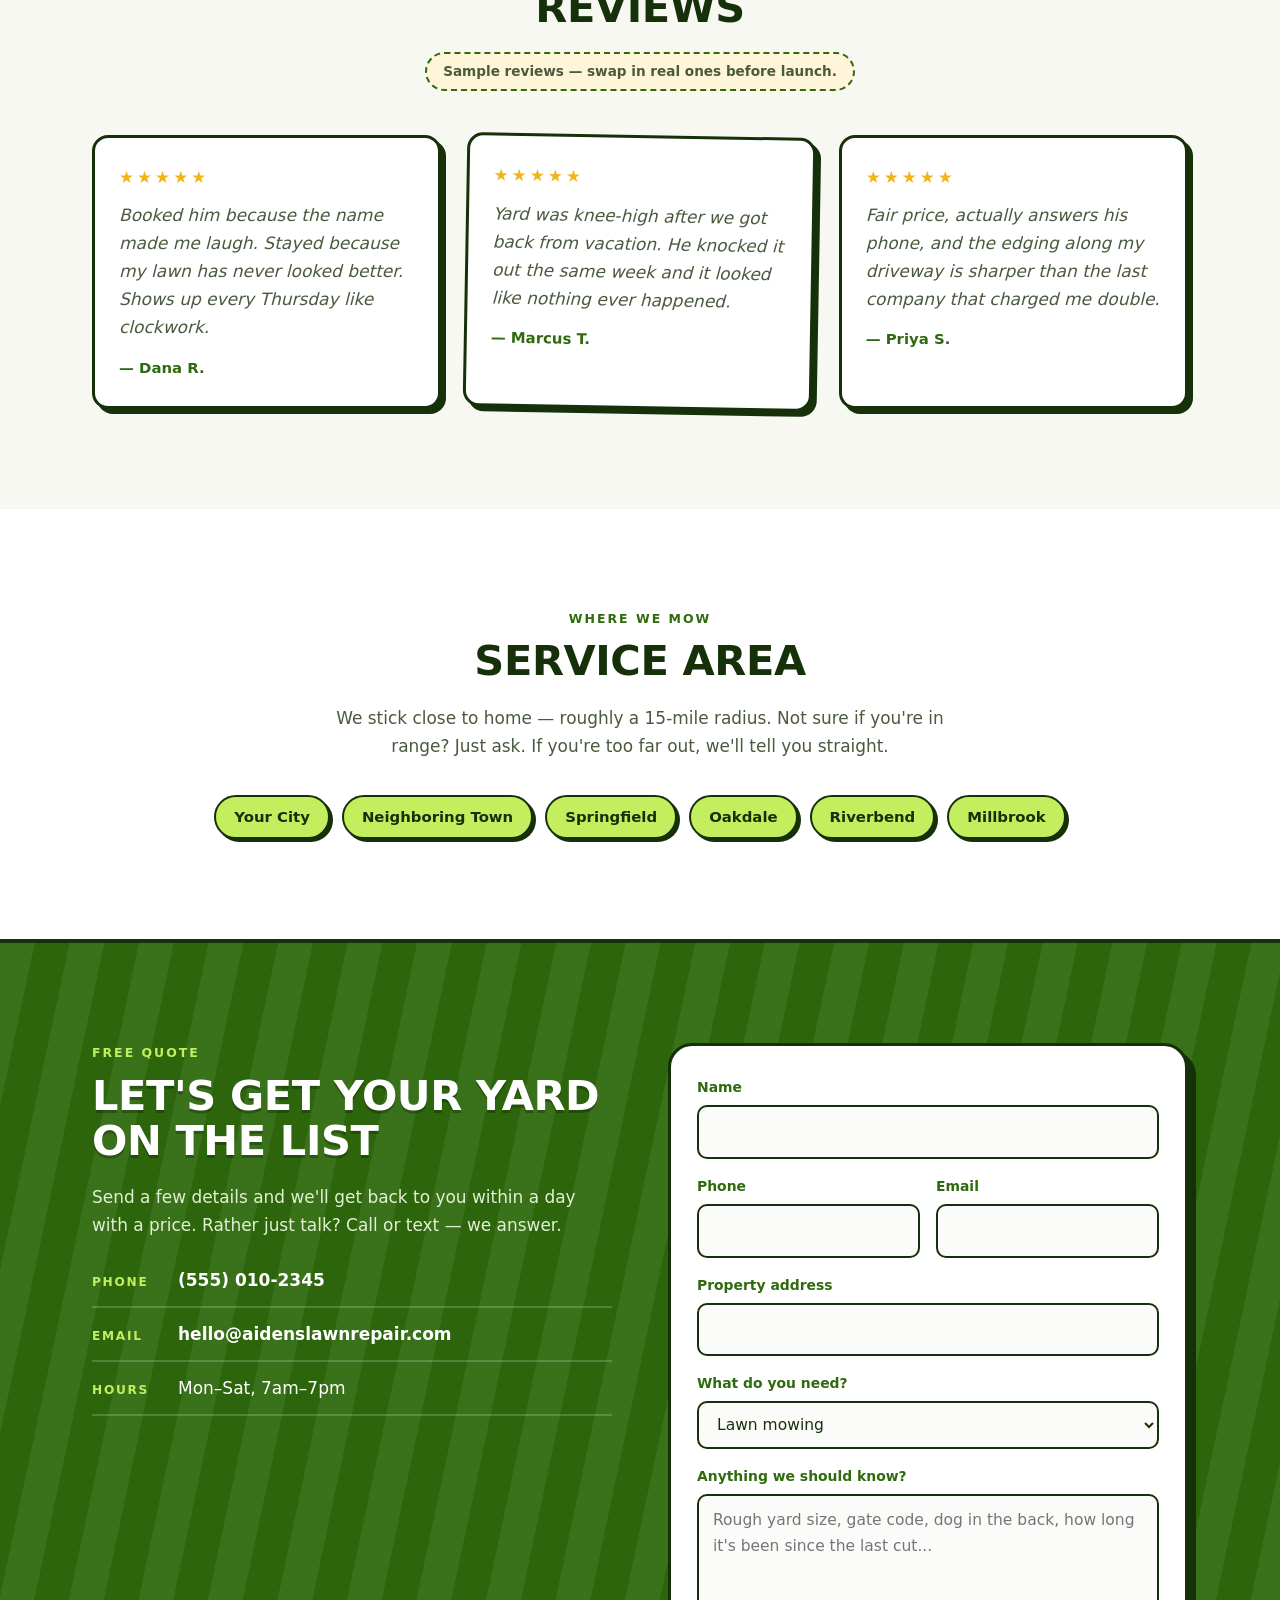
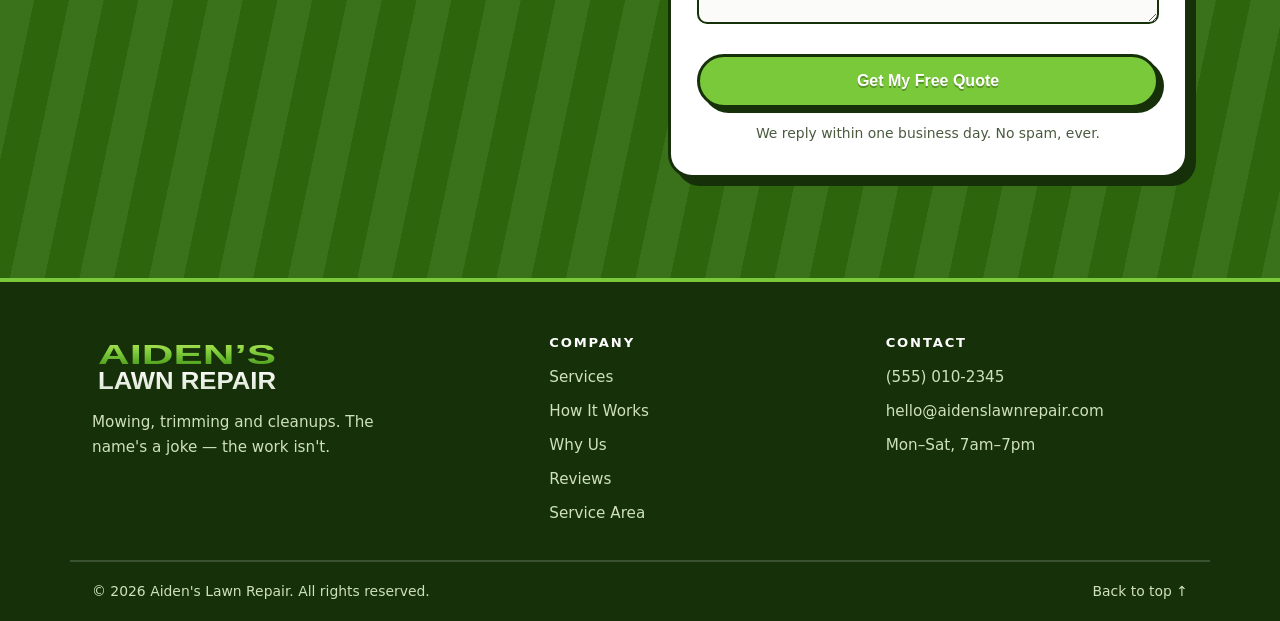
==== commit f608ea3b: "Label the sample reviews as placeholders The three testimonials are written-in examples, not real cu" ====
--- a/index.html
+++ b/index.html
@@ -186,6 +186,7 @@
     <div class="wrap">
       <p class="eyebrow center">Neighbors say</p>
       <h2 class="center">Reviews</h2>
+      <p class="placeholder-note center">Sample reviews &mdash; swap in real ones before launch.</p>
 
       <div class="grid quotes">
         <figure class="quote">
--- a/css/styles.css
+++ b/css/styles.css
@@ -479,6 +479,20 @@
   font-weight: 900;
 }
 
+/* Marks content that must be replaced before the site goes public. */
+.placeholder-note {
+  font-size: .85rem;
+  font-weight: 700;
+  color: var(--ink-soft);
+  background: #fff6d9;
+  border: 2px dashed var(--green-800);
+  border-radius: 999px;
+  padding: 6px 16px;
+  display: inline-block;
+  margin: 0 auto;
+}
+.placeholder-note.center { display: block; width: fit-content; }
+
 /* ------------------------------------------------------------- quotes --- */
 
 .quotes {
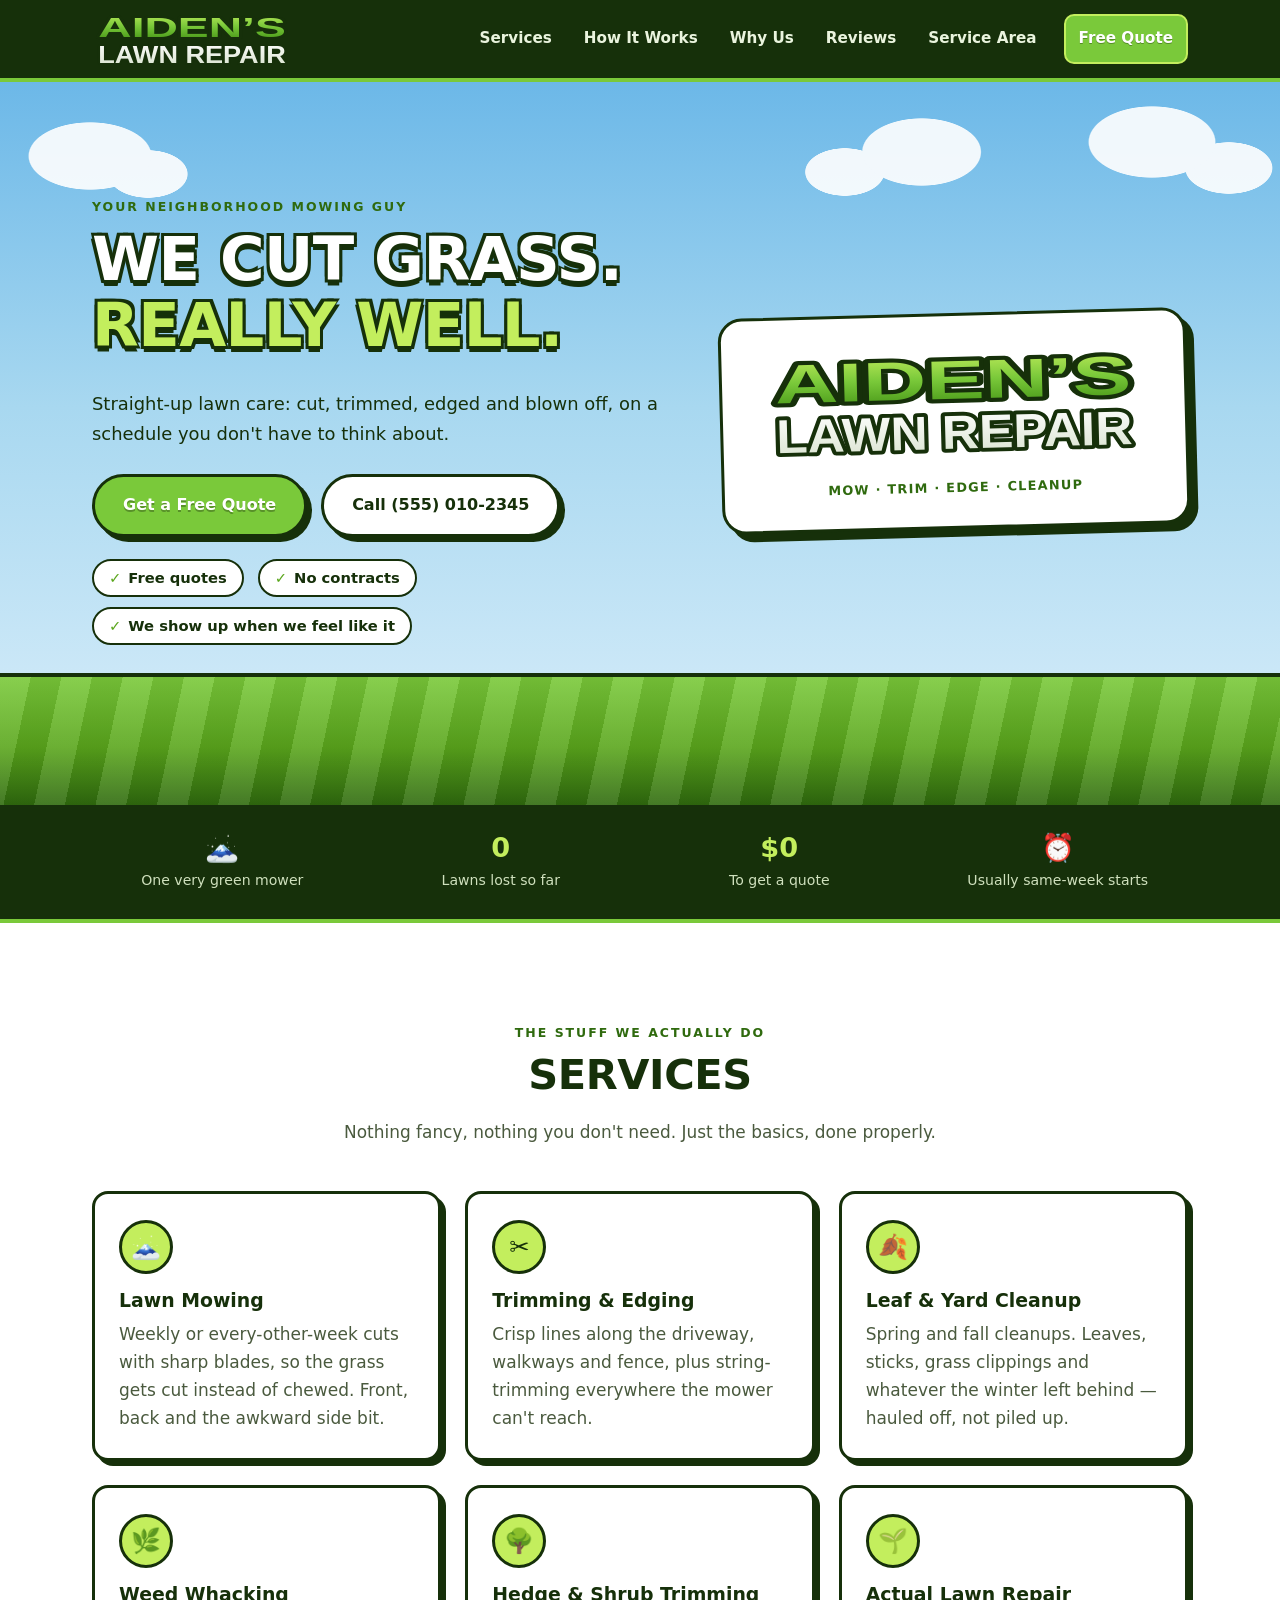
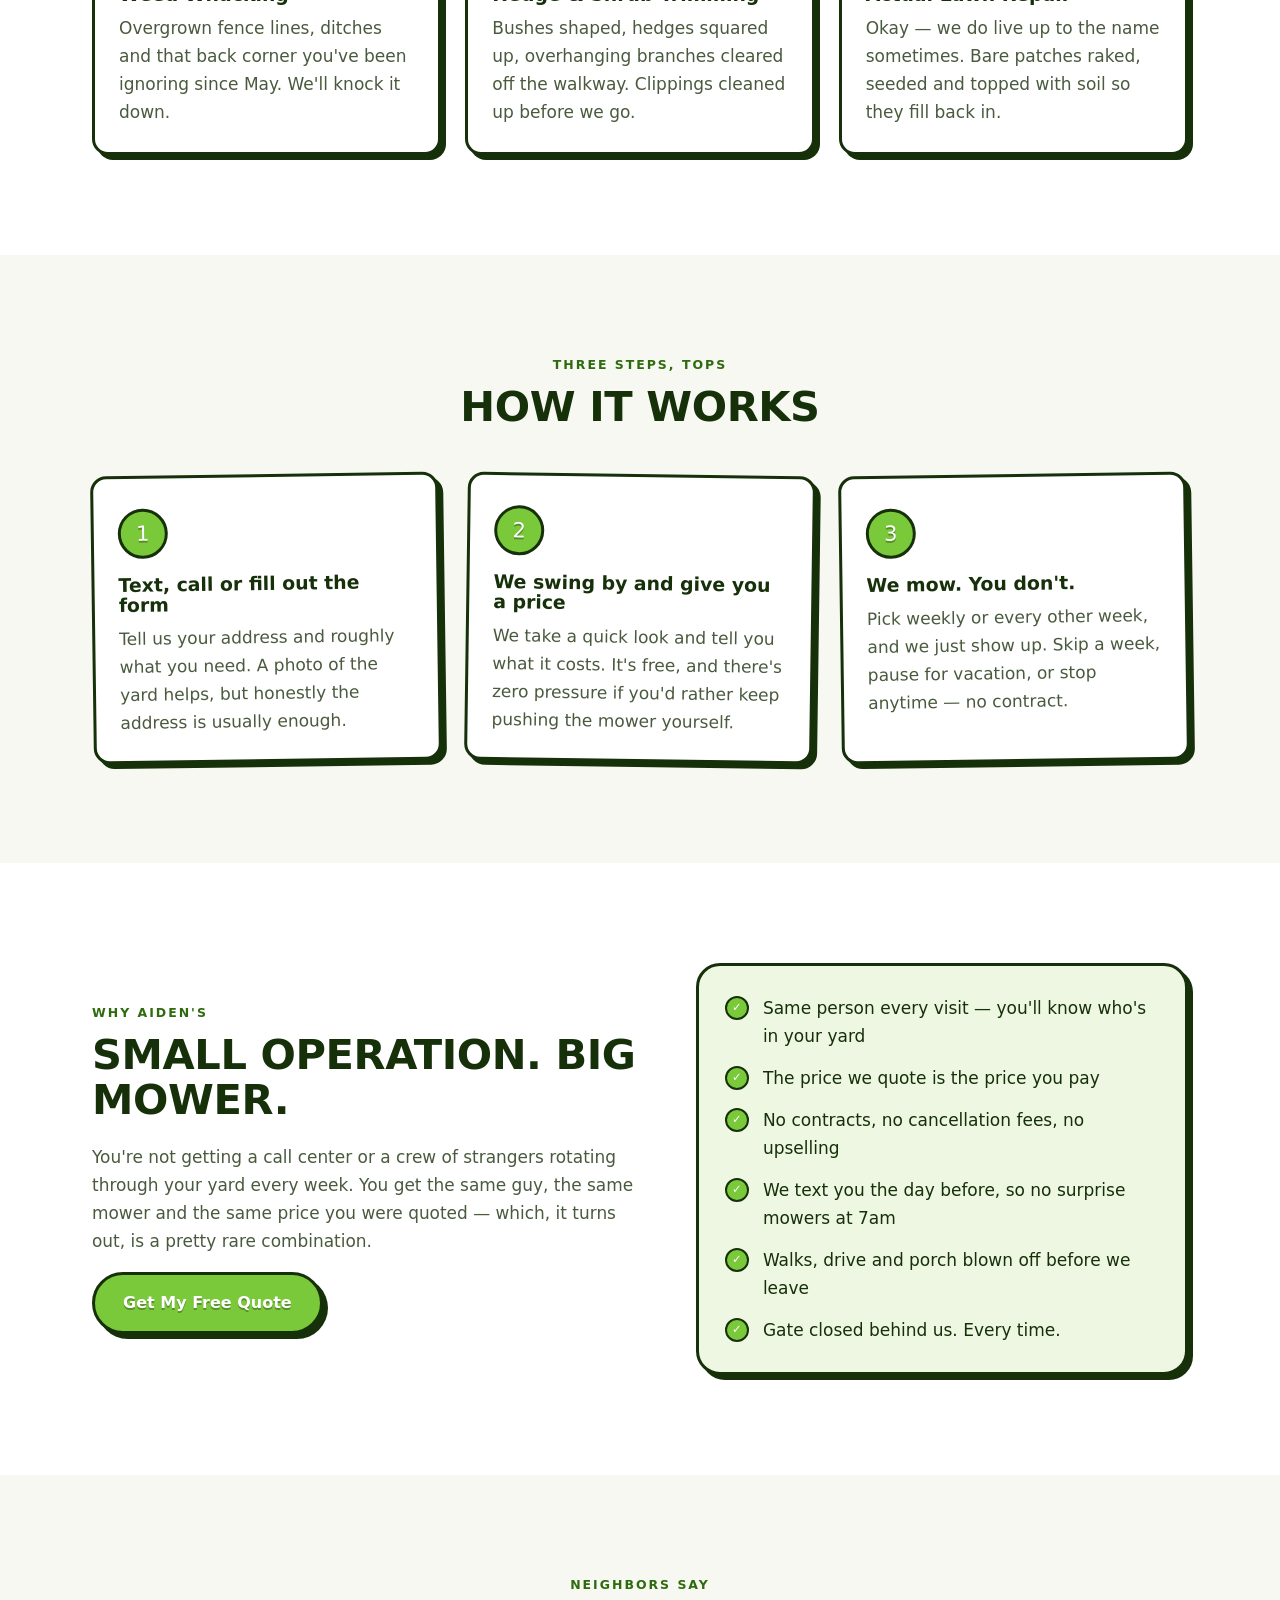
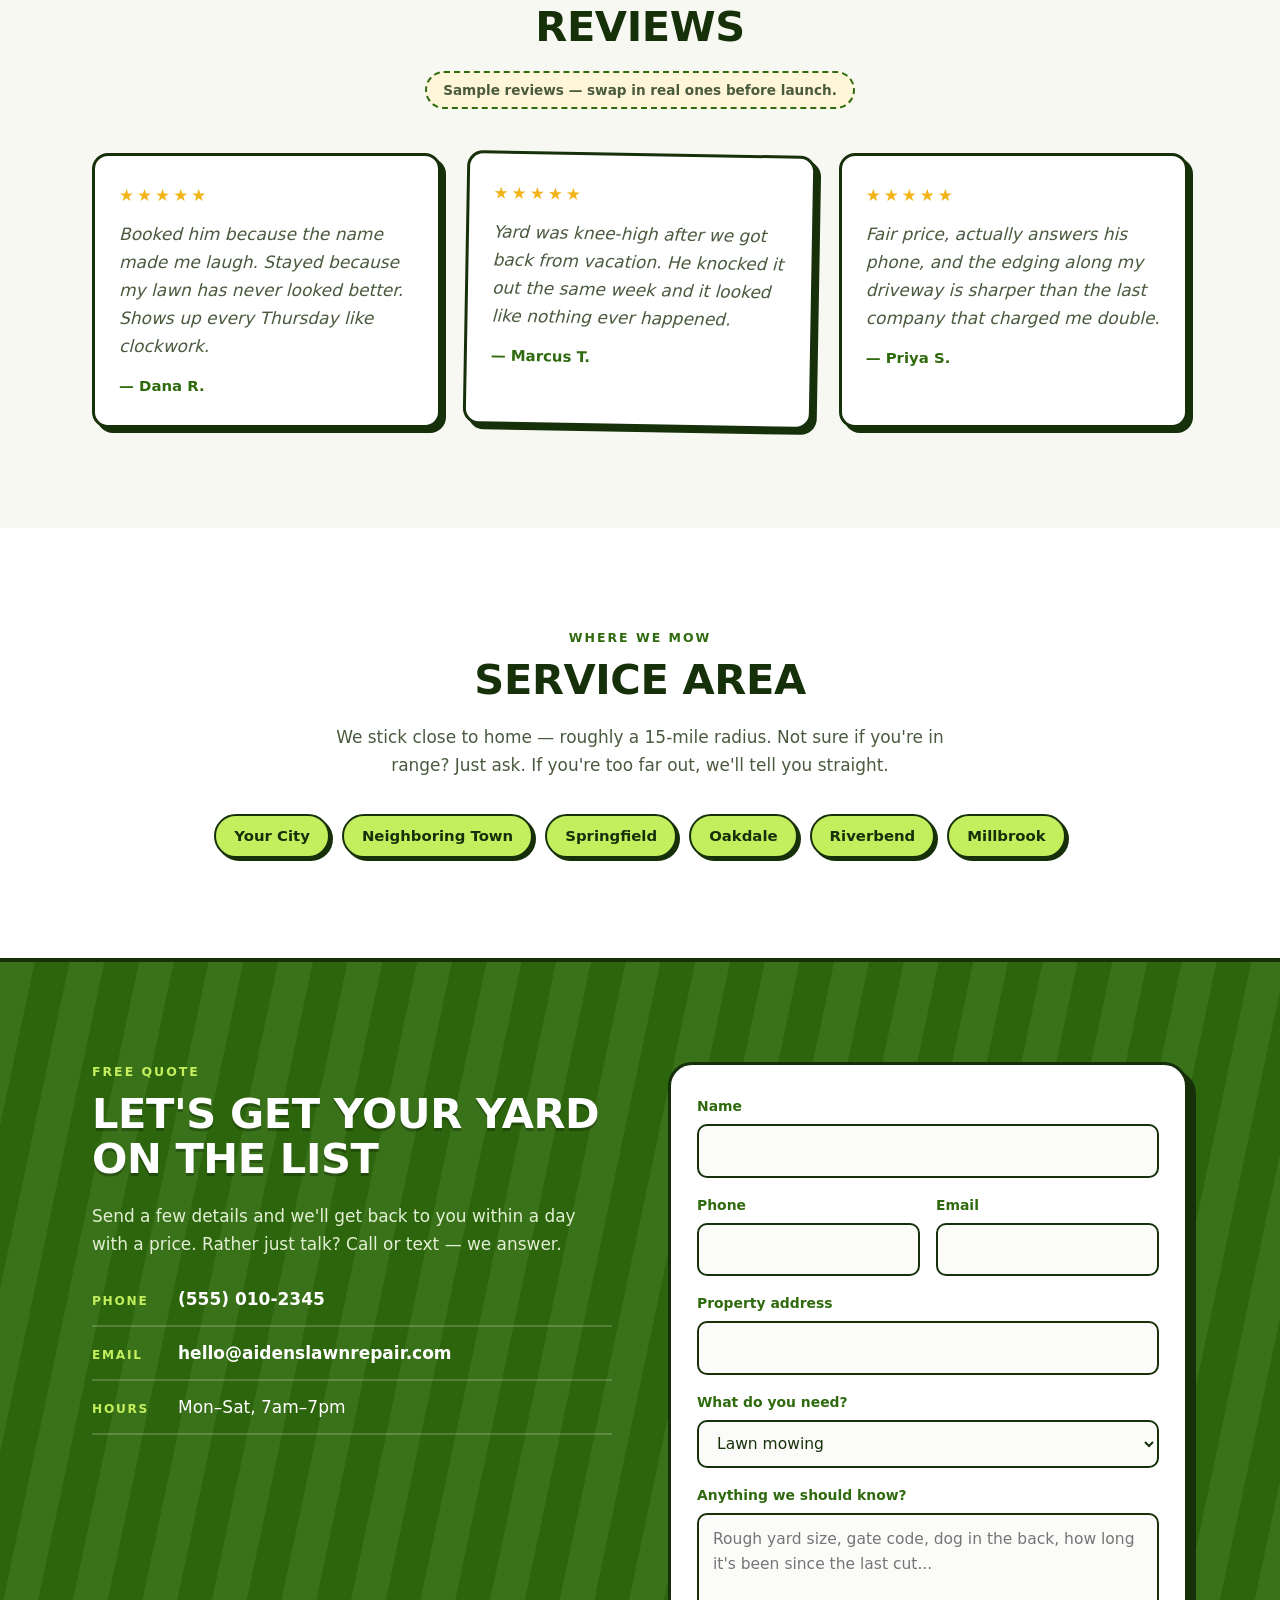
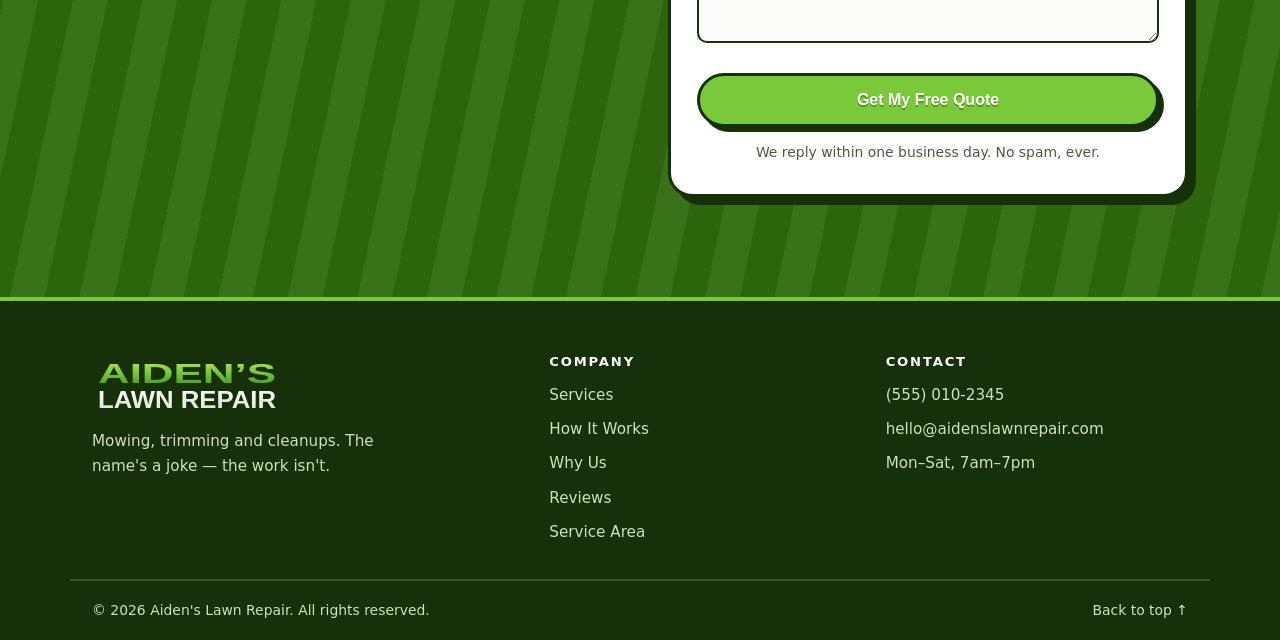
==== commit c7bff2d3: "Tweak hero copy - Drop the sentence explaining the joke in the name from the hero lede - "We show up" ====
--- a/index.html
+++ b/index.html
@@ -52,7 +52,6 @@
         <p class="eyebrow">Your neighborhood mowing guy</p>
         <h1>We cut grass.<br><span class="hl">Really well.</span></h1>
         <p class="lede">
-          The &ldquo;repair&rdquo; part of the name is mostly a joke &mdash; the mowing isn't.
           Straight-up lawn care: cut, trimmed, edged and blown off, on a schedule
           you don't have to think about.
         </p>
@@ -63,7 +62,7 @@
         <ul class="hero-points">
           <li>Free quotes</li>
           <li>No contracts</li>
-          <li>We show up</li>
+          <li>We show up when we feel like it</li>
         </ul>
       </div>
 
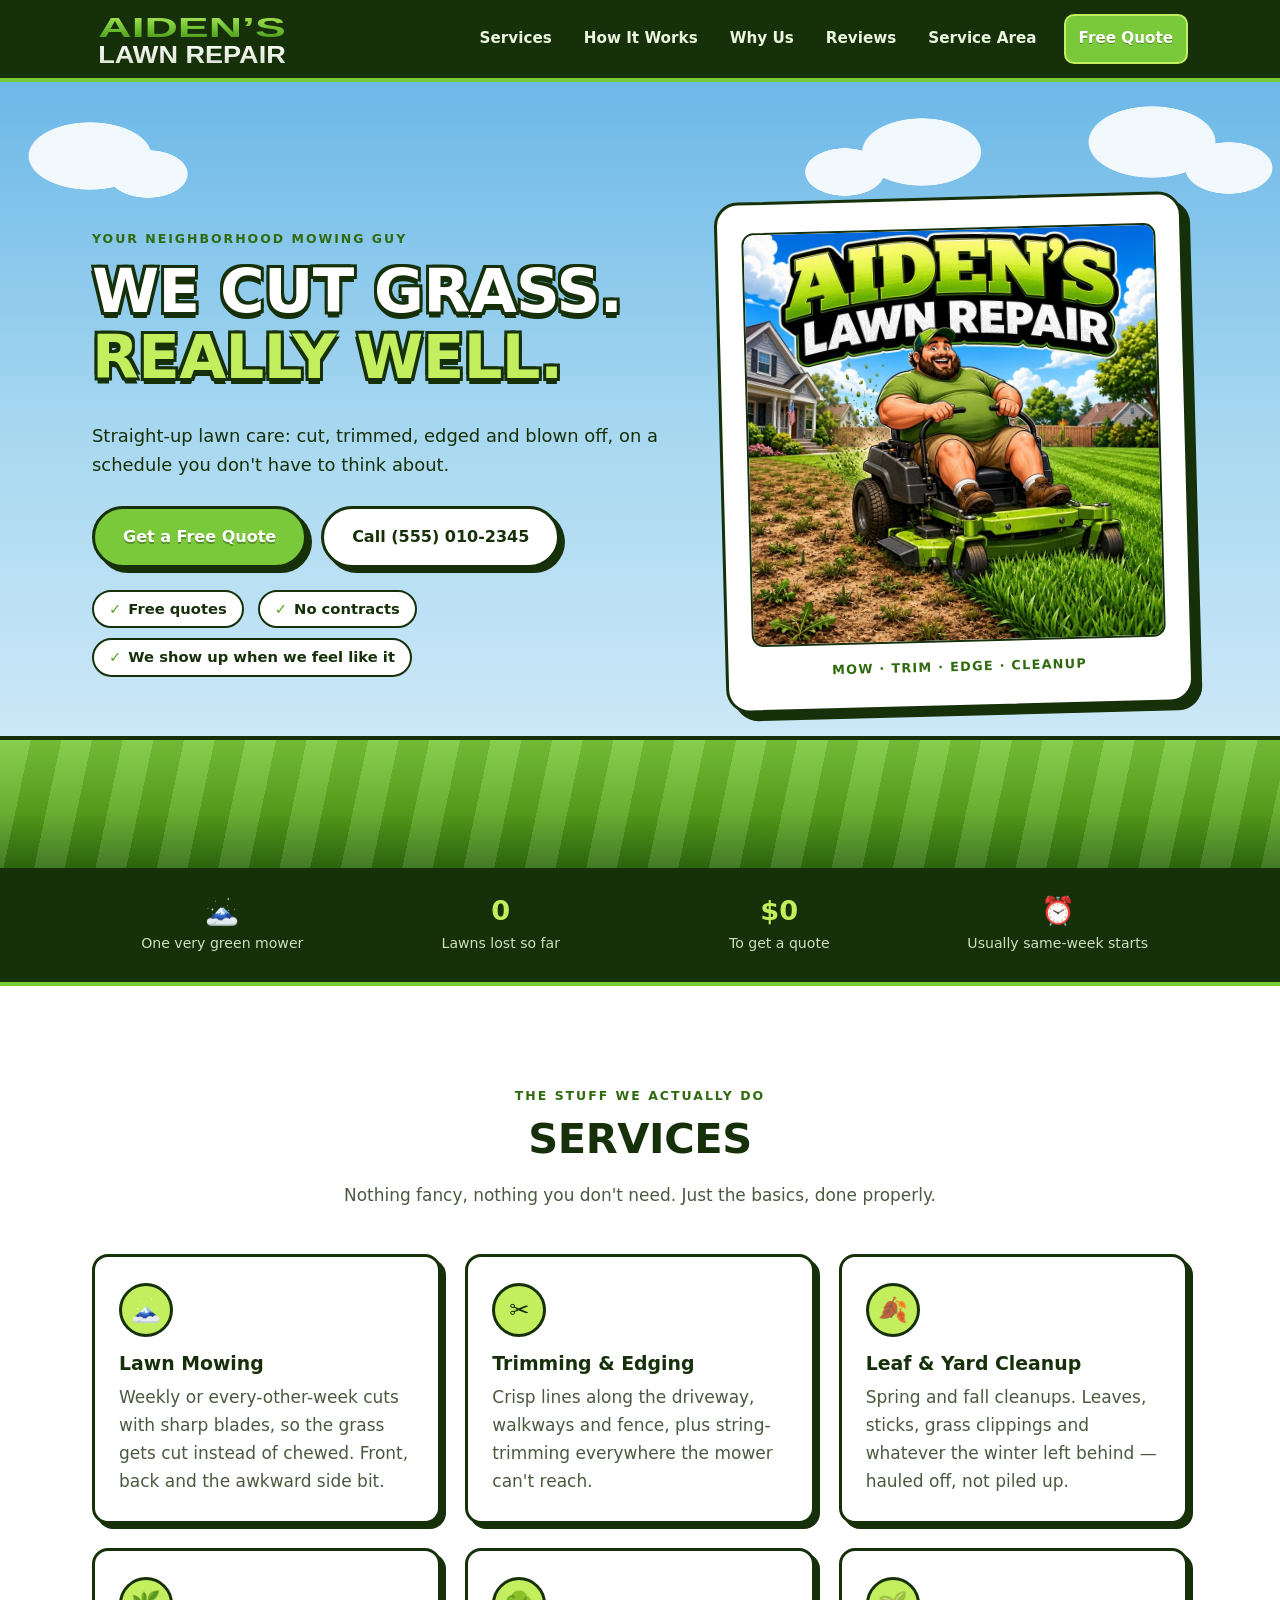
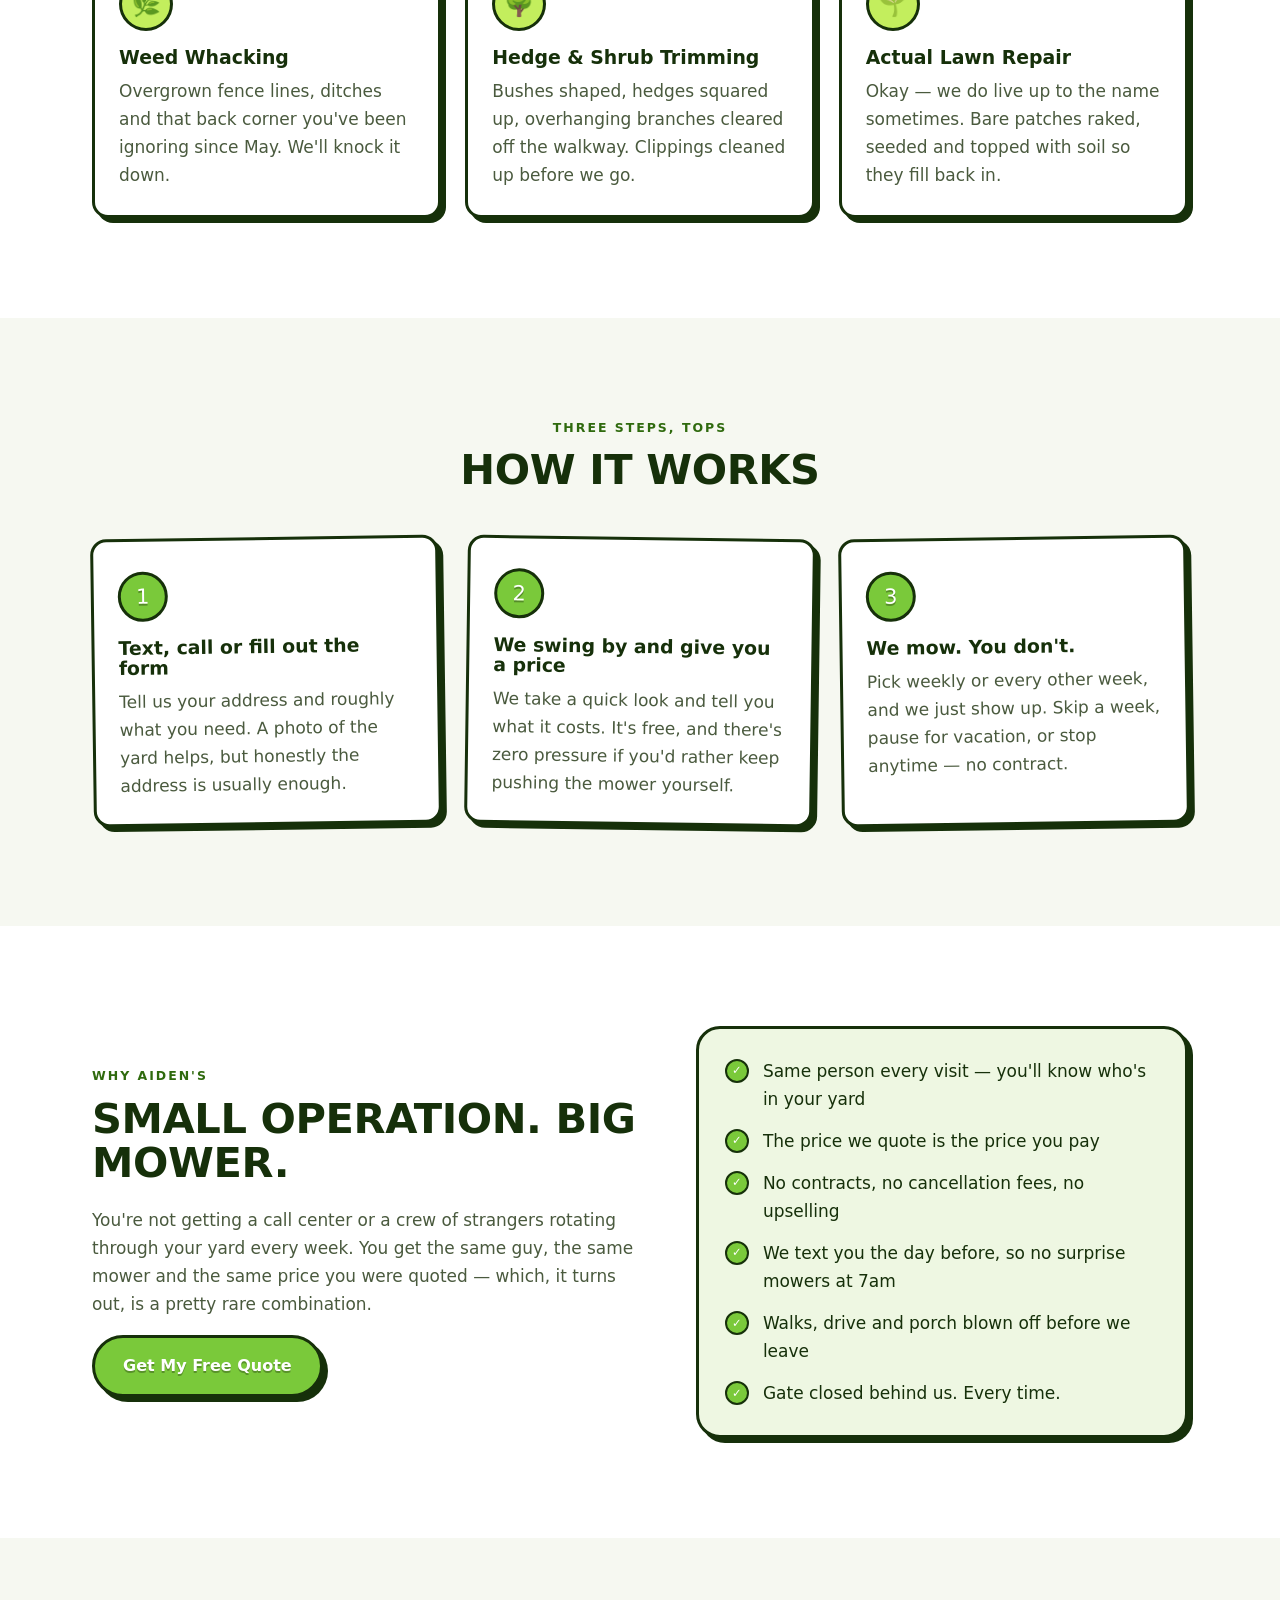
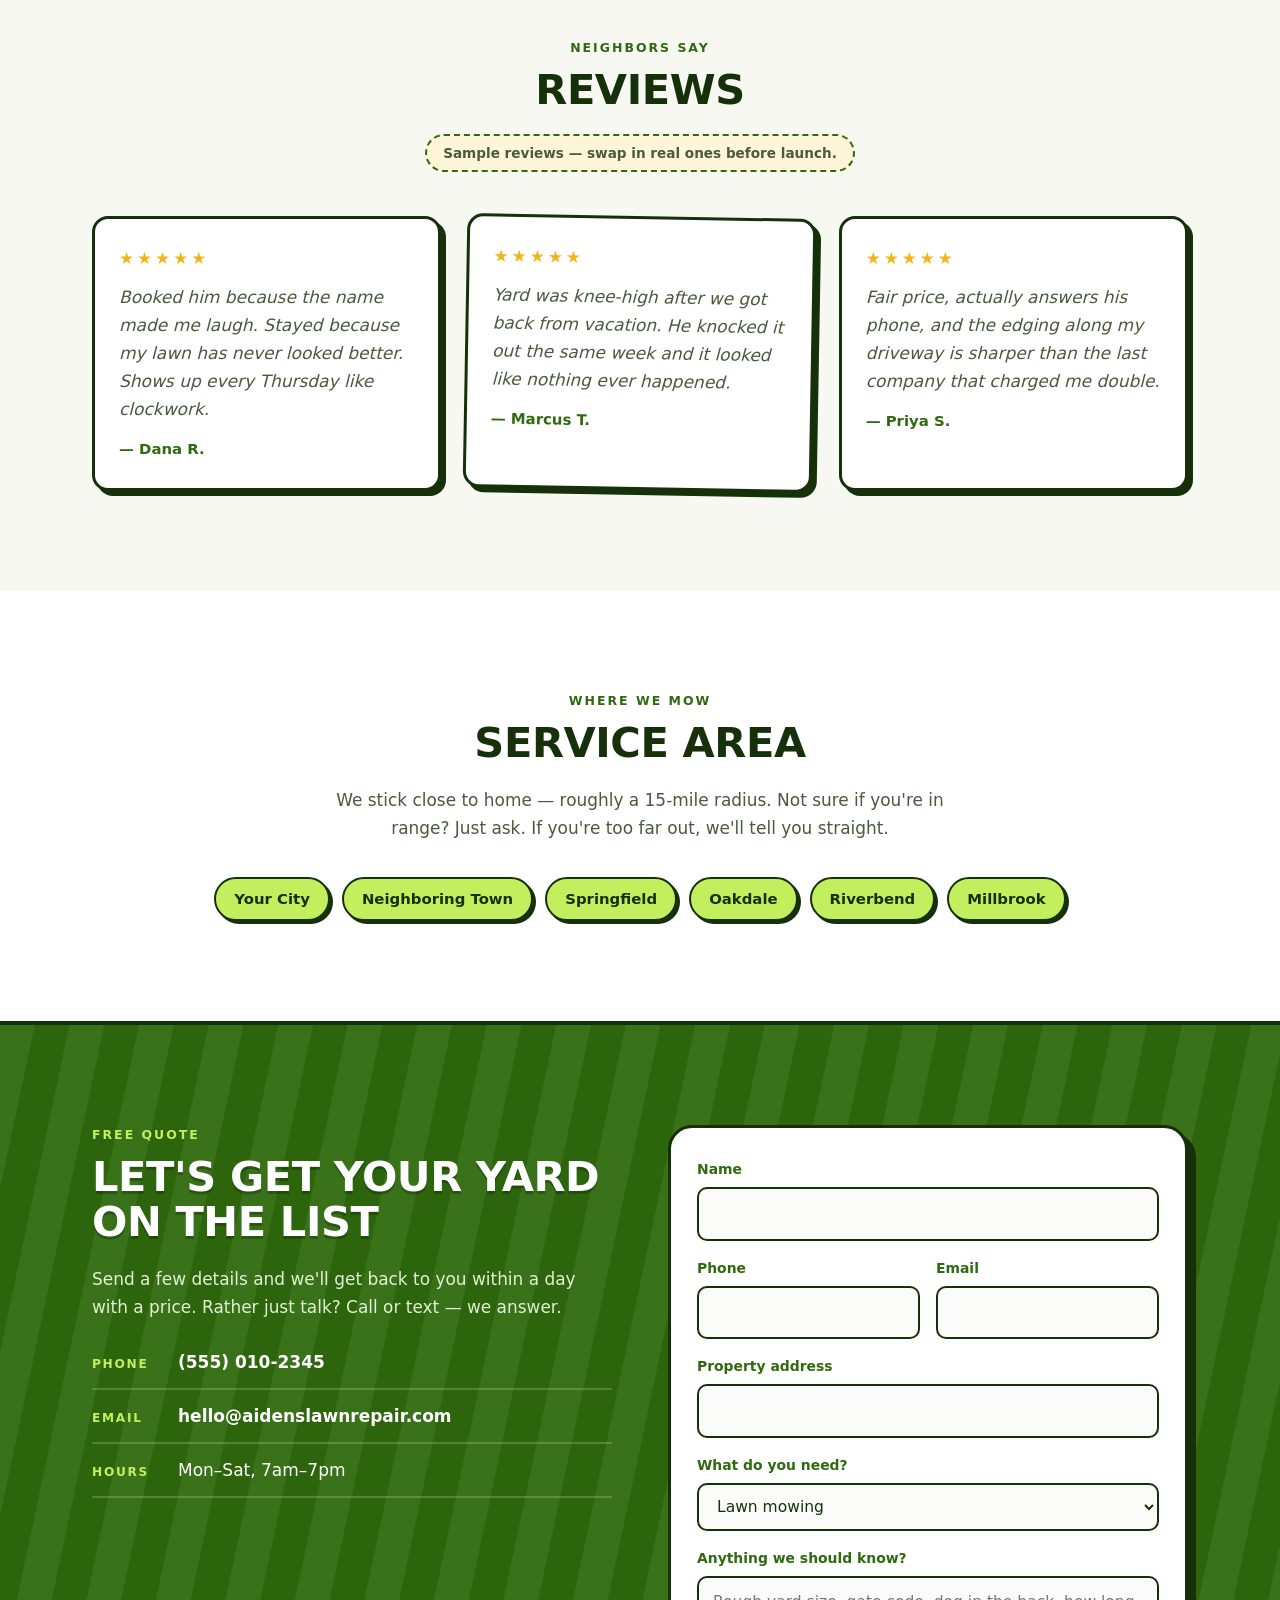
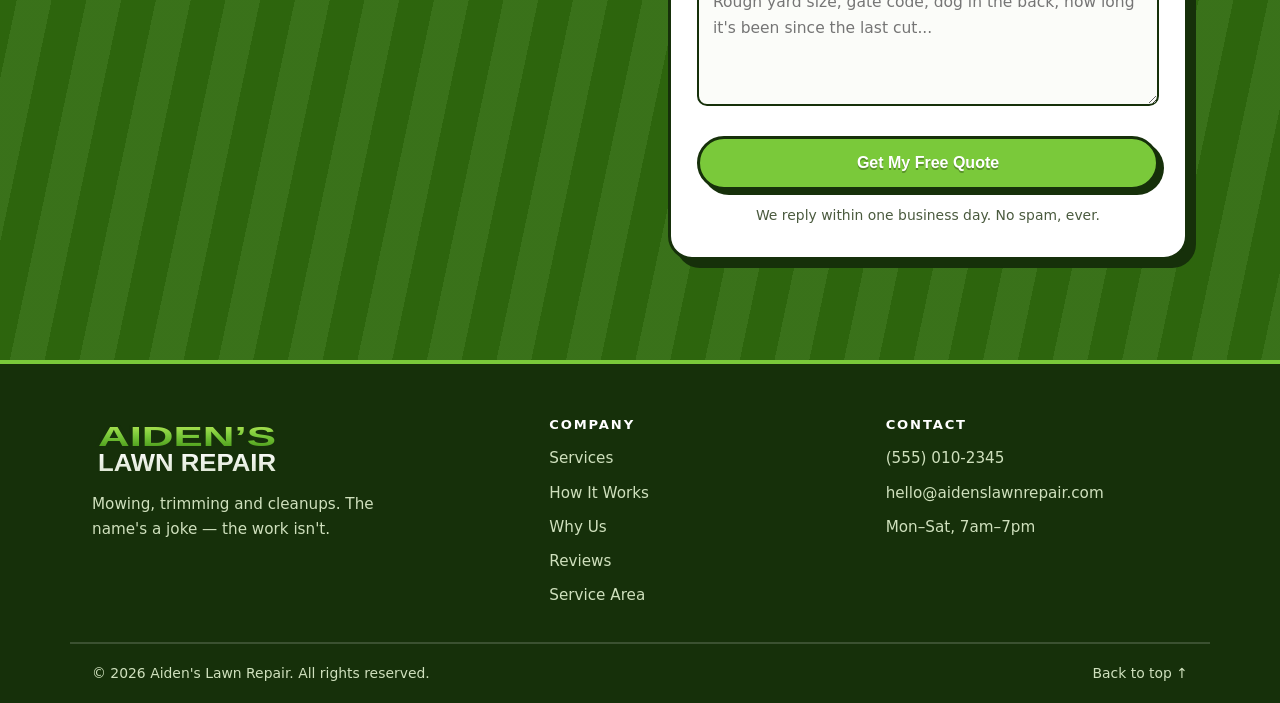
==== commit 9b02f9f1: "Put the cartoon illustration in the hero Renames the uploaded artwork to assets/hero-logo.jpg so the" ====
--- a/index.html
+++ b/index.html
@@ -10,7 +10,7 @@
 <meta property="og:title" content="Aiden's Lawn Repair">
 <meta property="og:description" content="The name's a joke. The mowing isn't. Lawn cutting, trimming, edging and cleanups — free estimates.">
 <meta property="og:type" content="website">
-<meta property="og:image" content="assets/logo.svg">
+<meta property="og:image" content="assets/hero-logo.jpg">
 
 <link rel="icon" href="assets/favicon.svg" type="image/svg+xml">
 <link rel="stylesheet" href="css/styles.css">
@@ -66,11 +66,12 @@
         </ul>
       </div>
 
-      <div class="hero-art" aria-hidden="true">
-        <div class="hero-card">
-          <img src="assets/logo.svg" alt="" width="440" height="138">
-          <p class="hero-card-tag">Mow &middot; Trim &middot; Edge &middot; Cleanup</p>
-        </div>
+      <div class="hero-art">
+        <figure class="hero-card" id="heroArt">
+          <img src="assets/hero-logo.jpg" alt="Aiden on his mower, cutting a bare patch back into thick green lawn"
+               id="heroImage" width="886" height="886">
+          <figcaption class="hero-card-tag">Mow &middot; Trim &middot; Edge &middot; Cleanup</figcaption>
+        </figure>
       </div>
     </div>
   </section>
--- a/css/styles.css
+++ b/css/styles.css
@@ -328,6 +328,7 @@
 }
 
 .hero-card {
+  margin: 0;
   background: var(--white);
   border: var(--border);
   border-radius: var(--radius-lg);
@@ -336,7 +337,20 @@
   box-shadow: var(--pop-lg);
   transform: rotate(-1.5deg);
 }
-.hero-card img { margin: 0 auto 14px; width: 100%; max-width: 380px; }
+.hero-card img {
+  margin: 0 auto 14px;
+  width: 100%;
+  max-width: 420px;
+  border-radius: 12px;
+  border: 2px solid var(--green-900);
+}
+
+/* The vector wordmark stand-in isn't a photo, so it drops the inner frame. */
+.hero-card.is-fallback img {
+  max-width: 380px;
+  border: 0;
+  border-radius: 0;
+}
 .hero-card-tag {
   margin: 0;
   font-weight: 800;
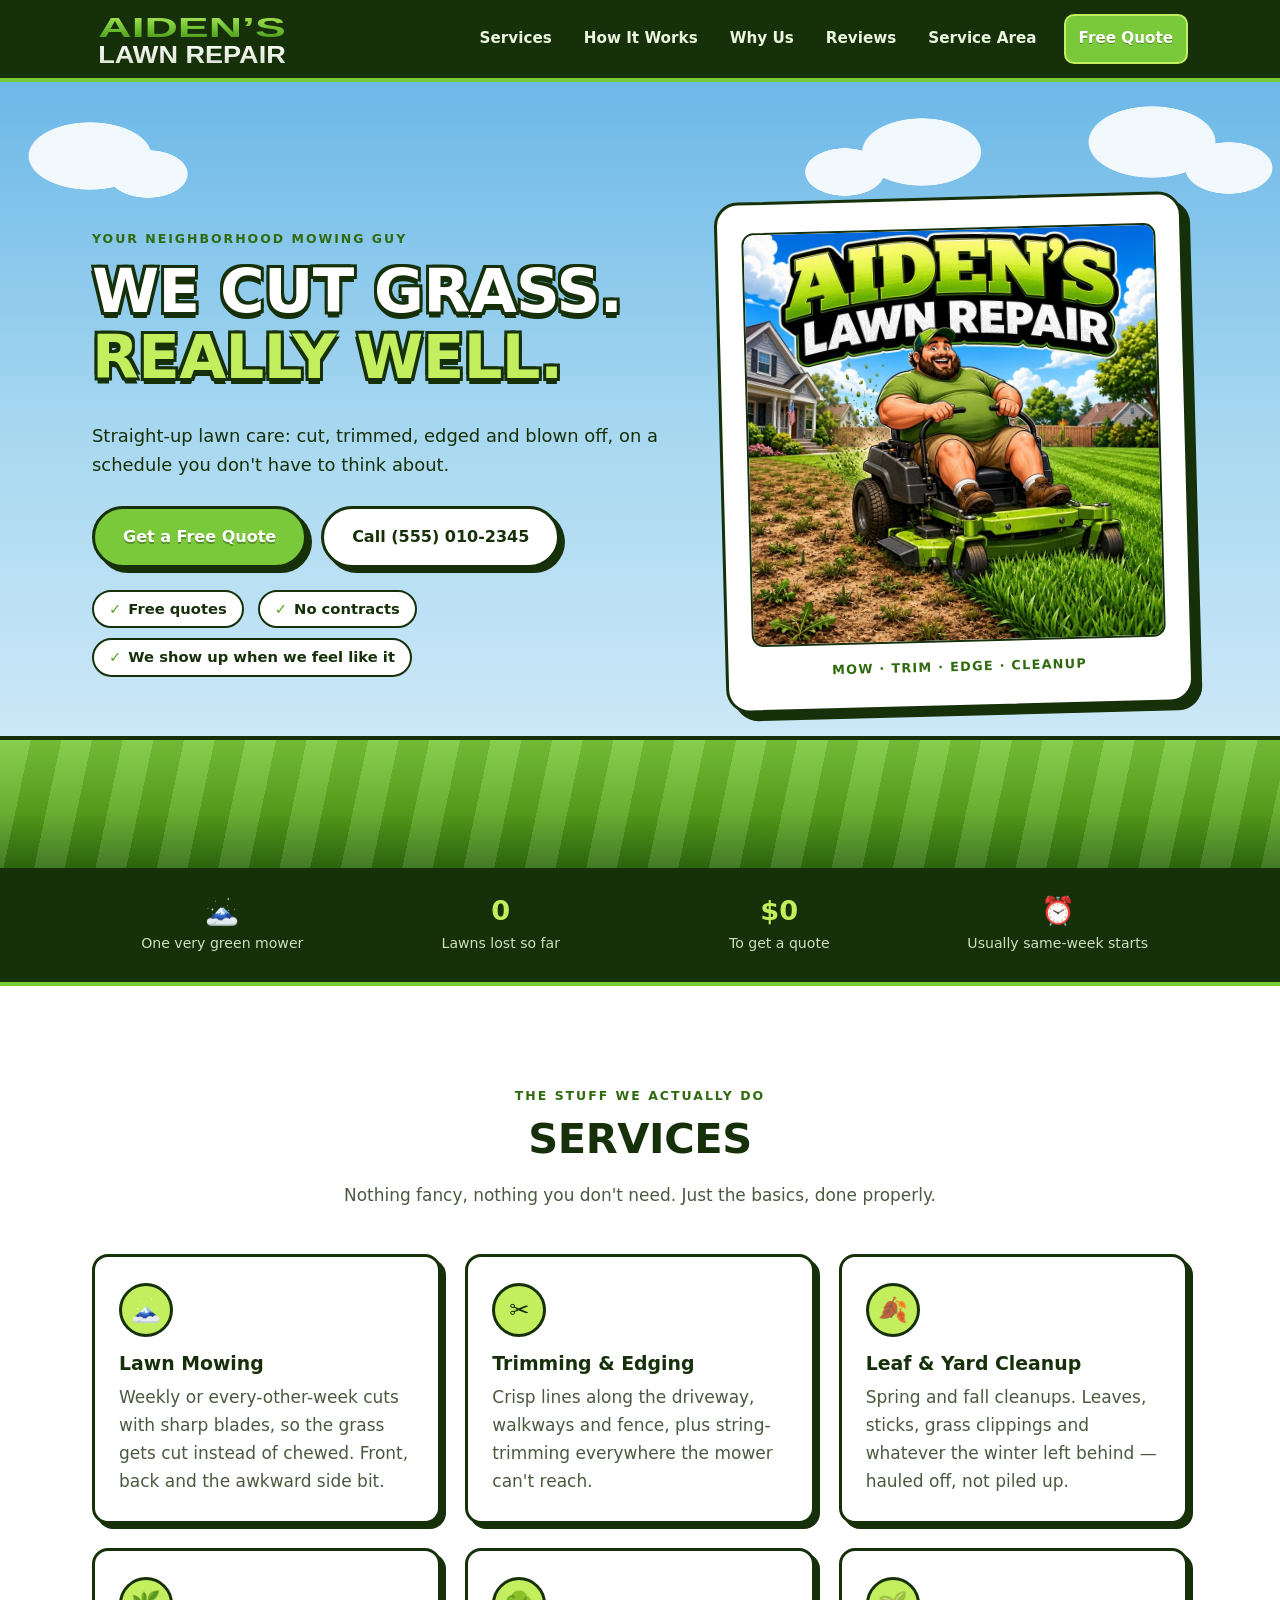
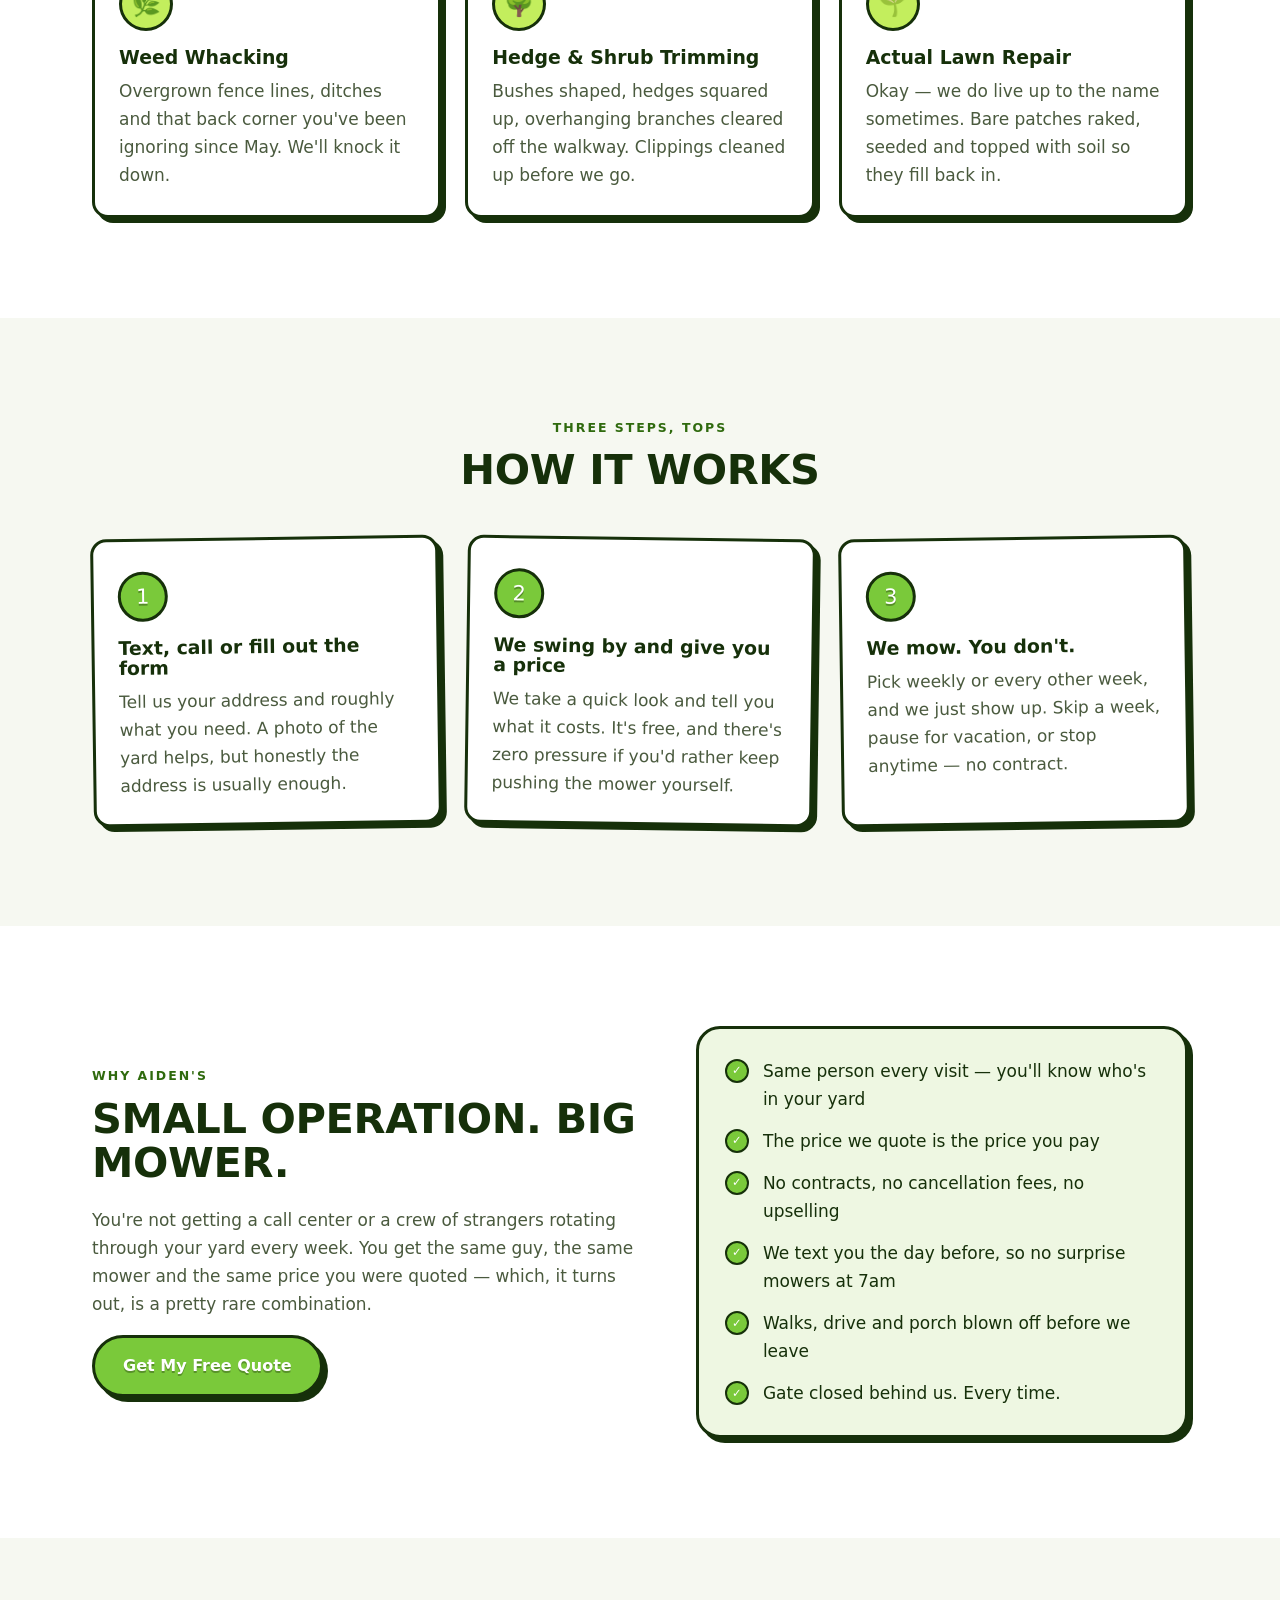
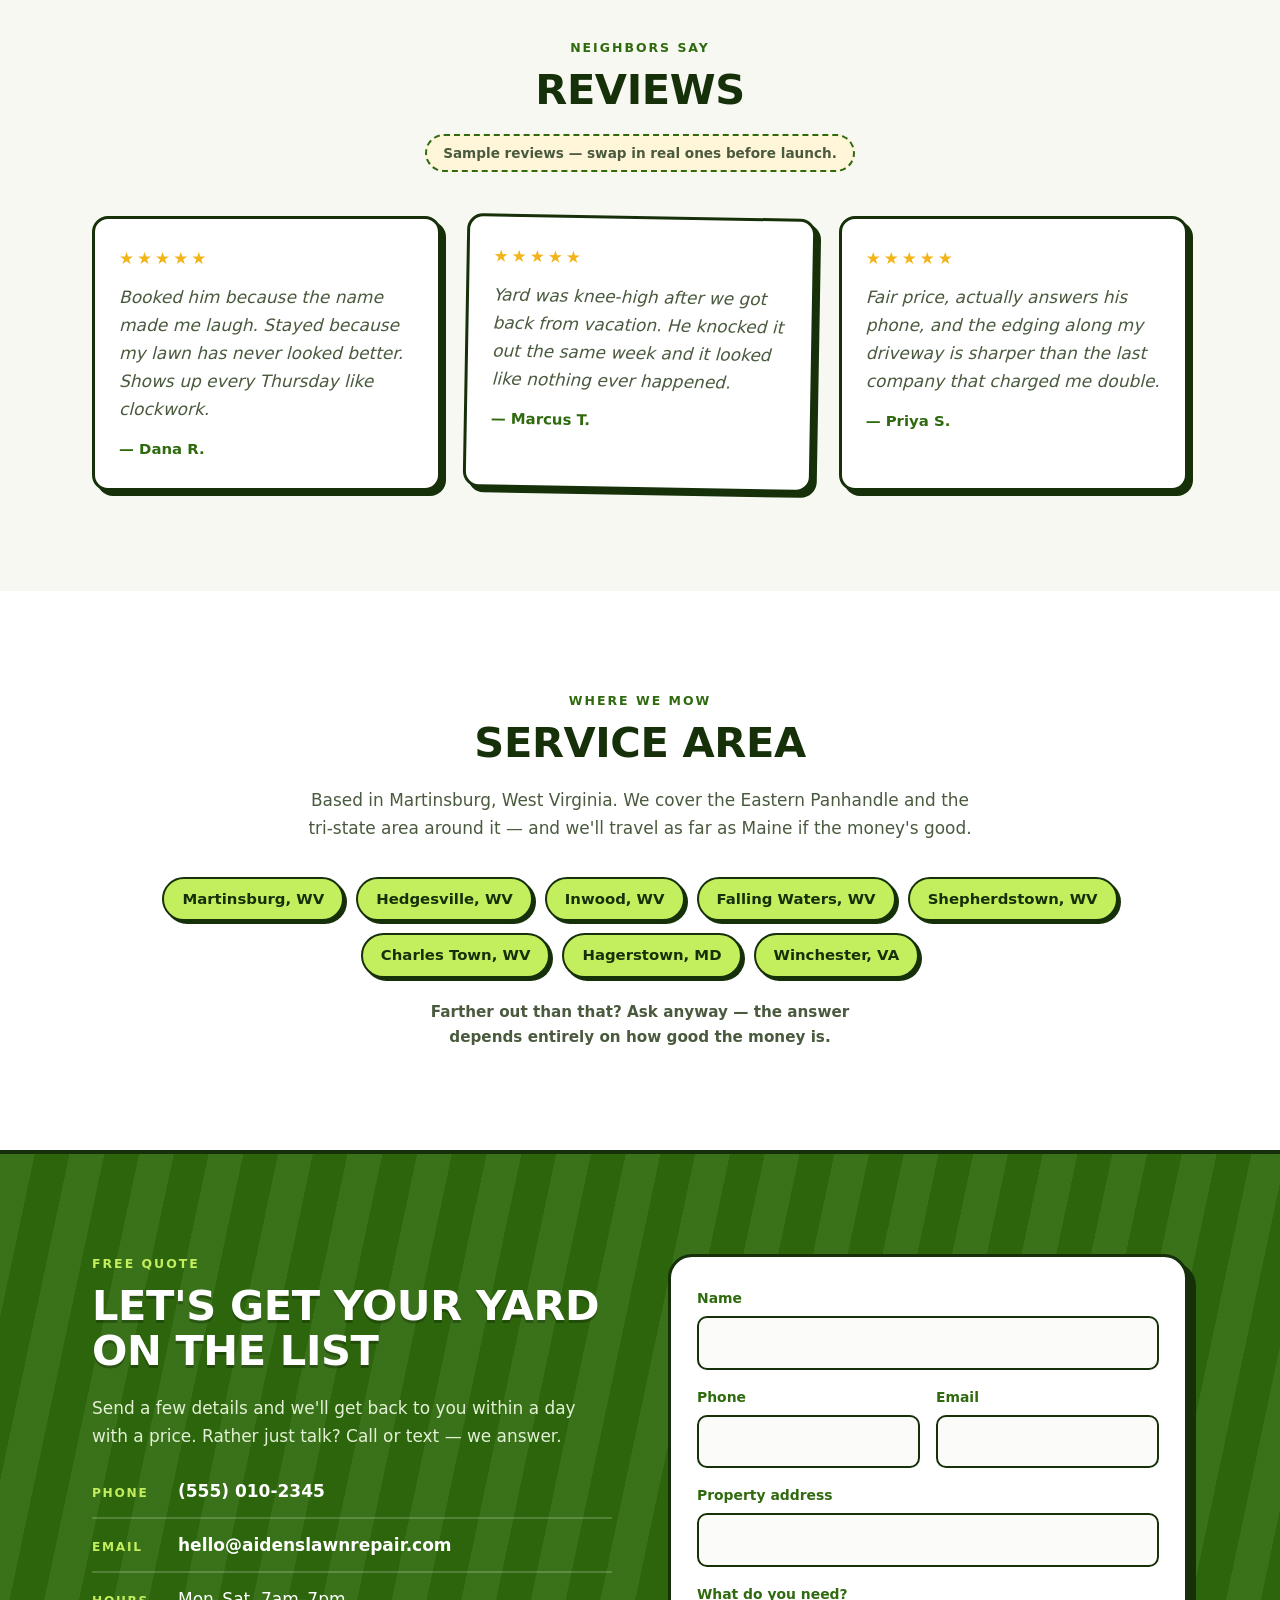
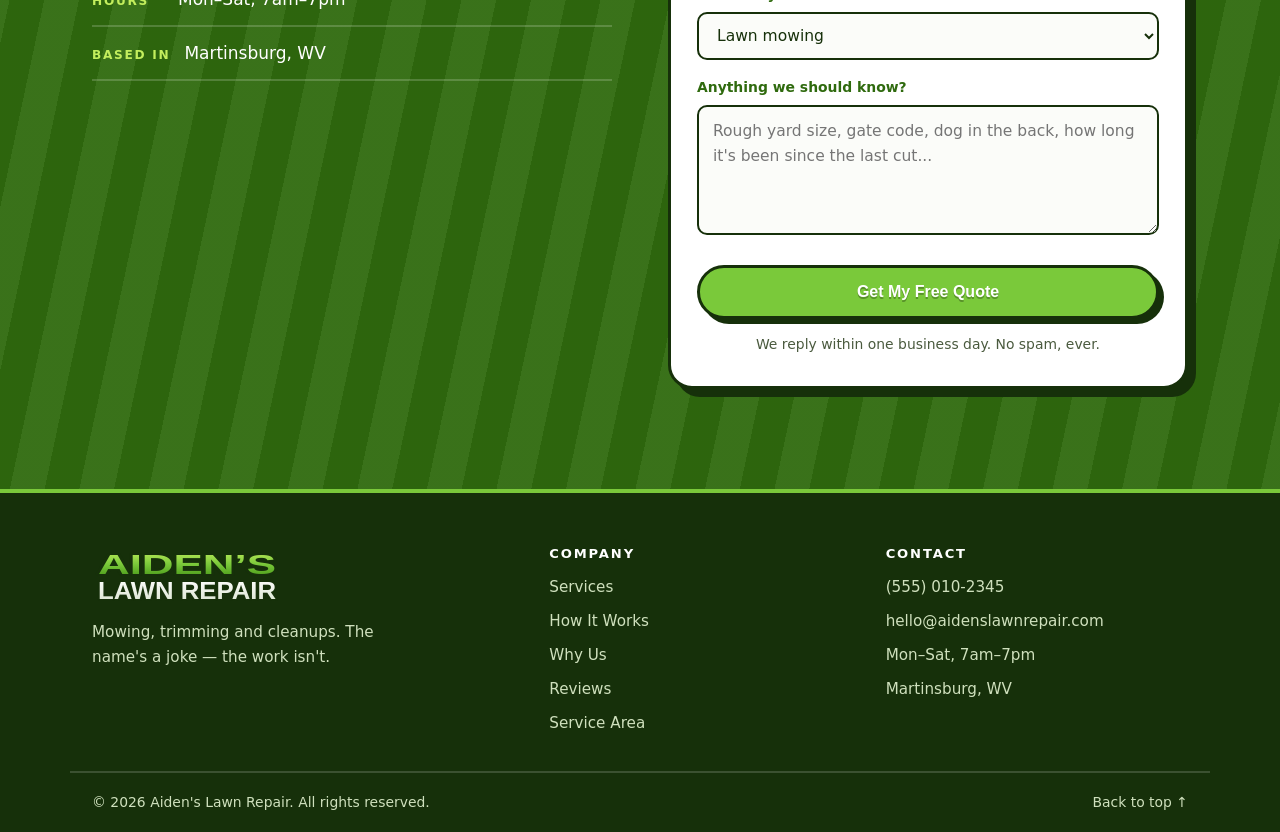
==== commit a413f9ce: "Set the real service area: Martinsburg, WV Replaces the placeholder towns with Martinsburg and the E" ====
--- a/index.html
+++ b/index.html
@@ -3,12 +3,12 @@
 <head>
 <meta charset="utf-8">
 <meta name="viewport" content="width=device-width, initial-scale=1">
-<title>Aiden's Lawn Repair | Mowing, Trimming &amp; Yard Cleanup</title>
-<meta name="description" content="Aiden's Lawn Repair — the name's a joke, the mowing isn't. Lawn cutting, trimming, edging and yard cleanups at a fair price. Free estimates.">
+<title>Aiden's Lawn Repair | Lawn Mowing in Martinsburg, WV</title>
+<meta name="description" content="Lawn mowing, trimming, edging and yard cleanups in Martinsburg, WV and the Eastern Panhandle. Free quotes, no contracts, and we actually show up.">
 <meta name="theme-color" content="#3f8f12">
 
 <meta property="og:title" content="Aiden's Lawn Repair">
-<meta property="og:description" content="The name's a joke. The mowing isn't. Lawn cutting, trimming, edging and cleanups — free estimates.">
+<meta property="og:description" content="Lawn mowing, trimming, edging and cleanups in Martinsburg, WV and the Eastern Panhandle. Free quotes, no contracts.">
 <meta property="og:type" content="website">
 <meta property="og:image" content="assets/hero-logo.jpg">
 
@@ -214,17 +214,22 @@
       <p class="eyebrow center">Where we mow</p>
       <h2>Service Area</h2>
       <p class="section-lede center">
-        We stick close to home &mdash; roughly a 15-mile radius. Not sure if you're in
-        range? Just ask. If you're too far out, we'll tell you straight.
+        Based in Martinsburg, West Virginia. We cover the Eastern Panhandle and
+        the tri-state area around it &mdash; and we'll travel as far as Maine if the
+        money's good.
       </p>
       <ul class="areas">
-        <li>Your City</li>
-        <li>Neighboring Town</li>
-        <li>Springfield</li>
-        <li>Oakdale</li>
-        <li>Riverbend</li>
-        <li>Millbrook</li>
-      </ul>
+        <li>Martinsburg, WV</li>
+        <li>Hedgesville, WV</li>
+        <li>Inwood, WV</li>
+        <li>Falling Waters, WV</li>
+        <li>Shepherdstown, WV</li>
+        <li>Charles Town, WV</li>
+        <li>Hagerstown, MD</li>
+        <li>Winchester, VA</li>
+      </ul>
+      <p class="areas-note">Farther out than that? Ask anyway &mdash; the answer depends
+      entirely on how good the money is.</p>
     </div>
   </section>
 
@@ -243,6 +248,7 @@
           <li><span>Phone</span><a href="tel:+15550102345">(555) 010-2345</a></li>
           <li><span>Email</span><a href="mailto:hello@aidenslawnrepair.com">hello@aidenslawnrepair.com</a></li>
           <li><span>Hours</span>Mon&ndash;Sat, 7am&ndash;7pm</li>
+          <li><span>Based in</span>Martinsburg, WV</li>
         </ul>
       </div>
 
@@ -318,6 +324,7 @@
         <li><a href="tel:+15550102345">(555) 010-2345</a></li>
         <li><a href="mailto:hello@aidenslawnrepair.com">hello@aidenslawnrepair.com</a></li>
         <li>Mon&ndash;Sat, 7am&ndash;7pm</li>
+        <li>Martinsburg, WV</li>
       </ul>
     </div>
   </div>
--- a/css/styles.css
+++ b/css/styles.css
@@ -549,6 +549,14 @@
   box-shadow: 3px 3px 0 var(--green-900);
 }
 
+.areas-note {
+  margin: 22px auto 0;
+  max-width: 46ch;
+  font-size: .95rem;
+  font-weight: 600;
+  color: var(--ink-soft);
+}
+
 /* -------------------------------------------------------------- quote --- */
 
 .quote-section {
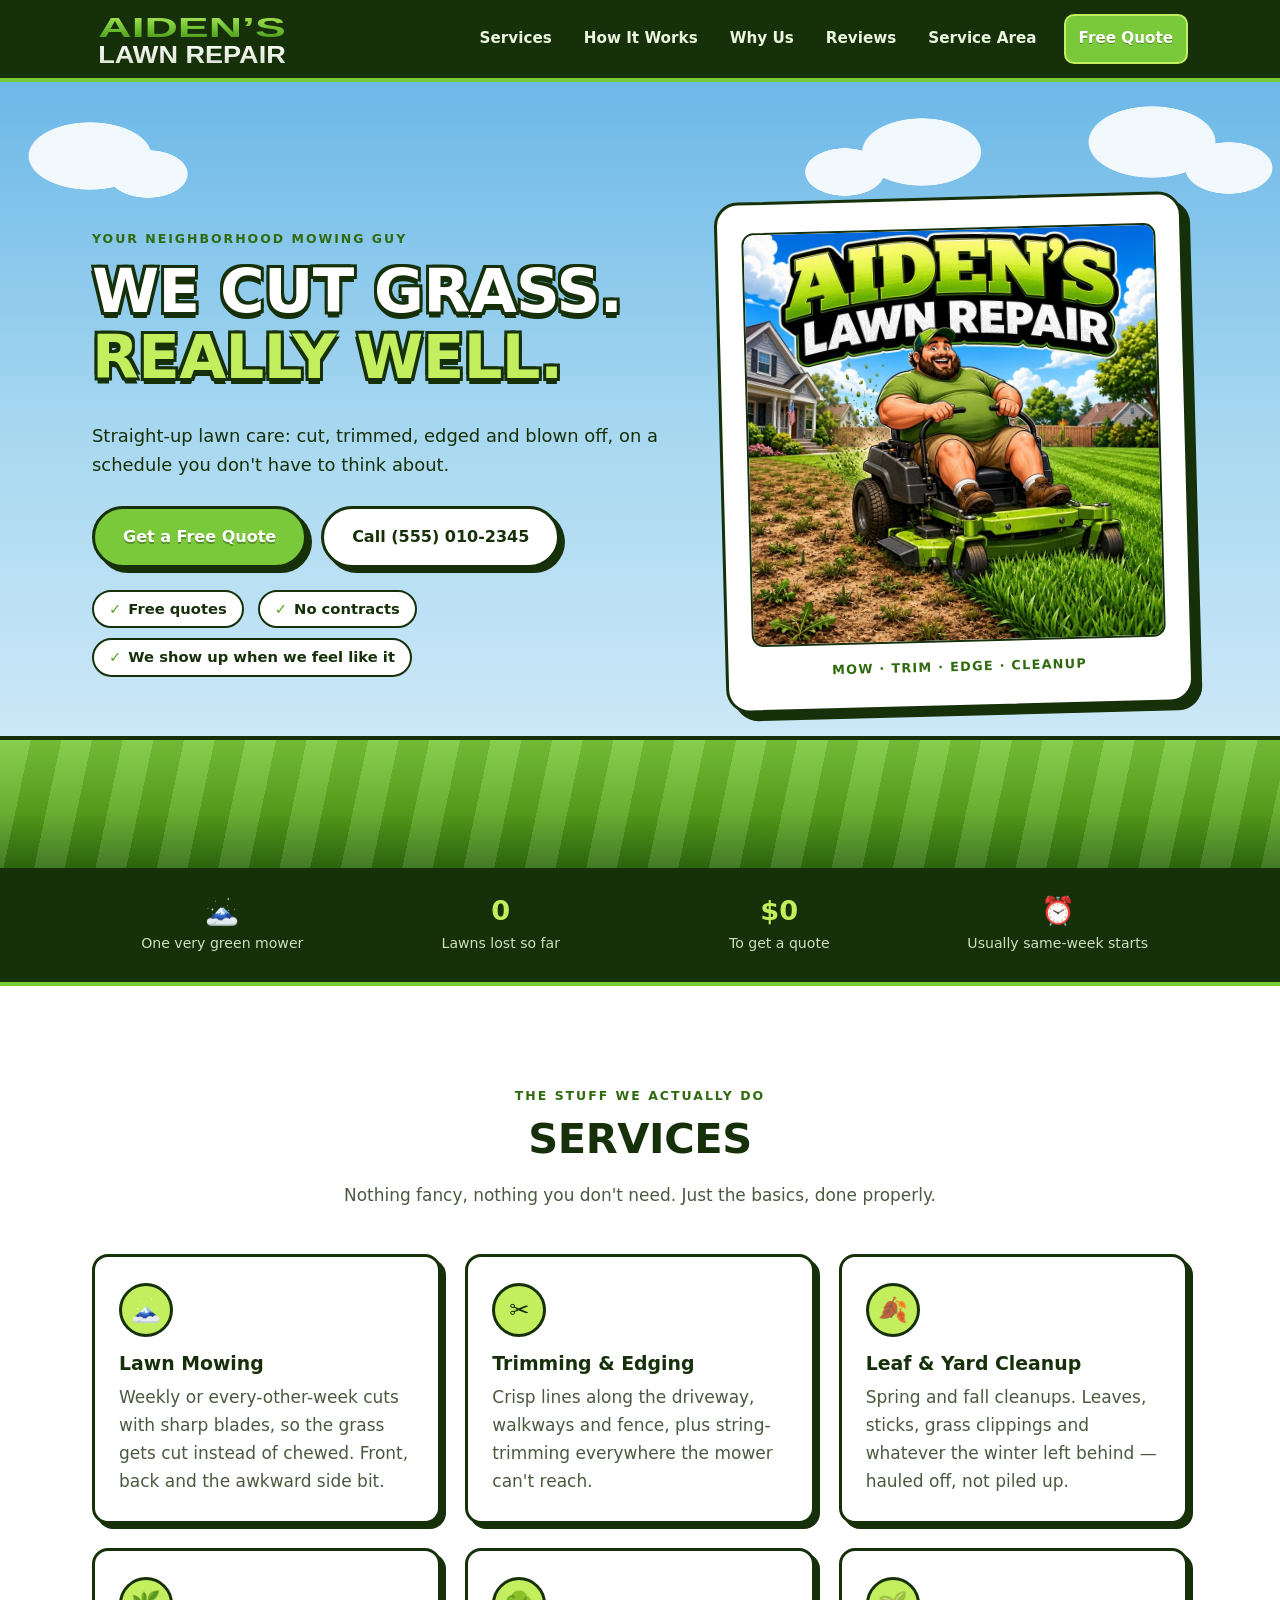
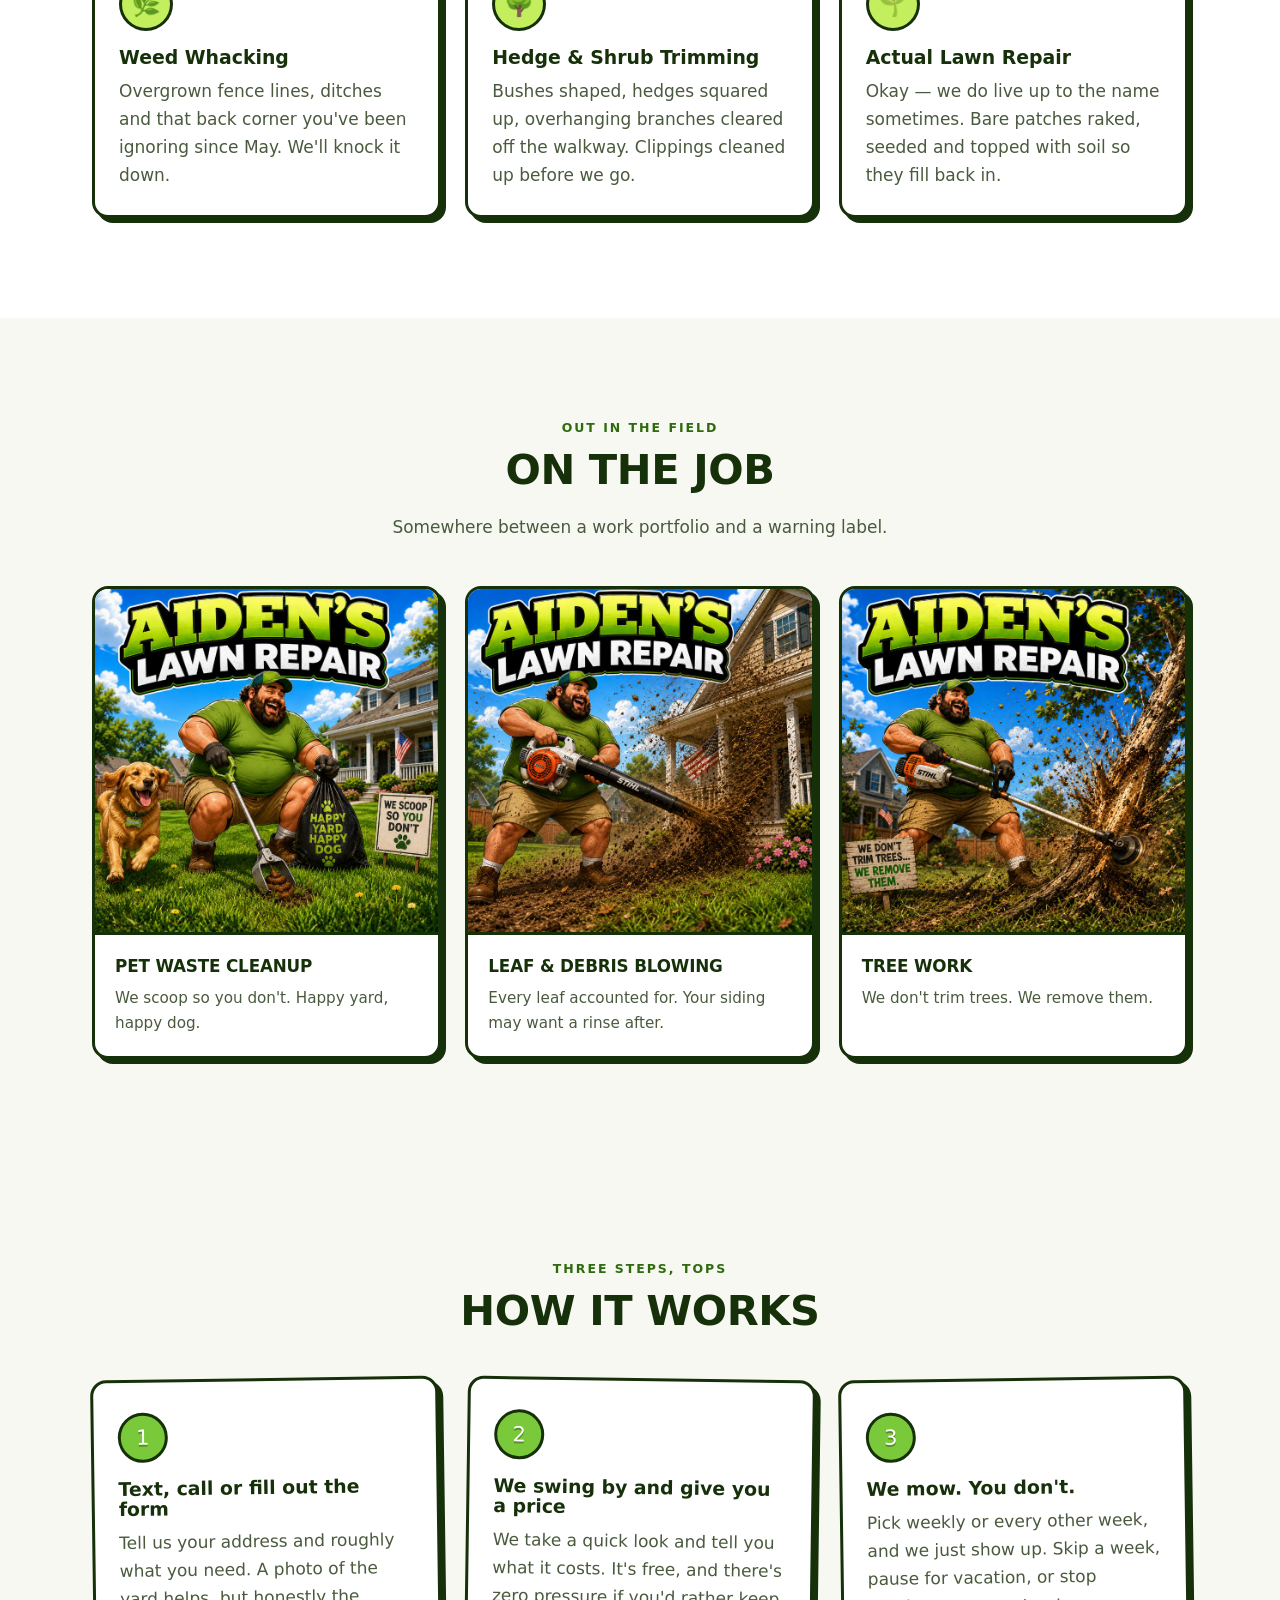
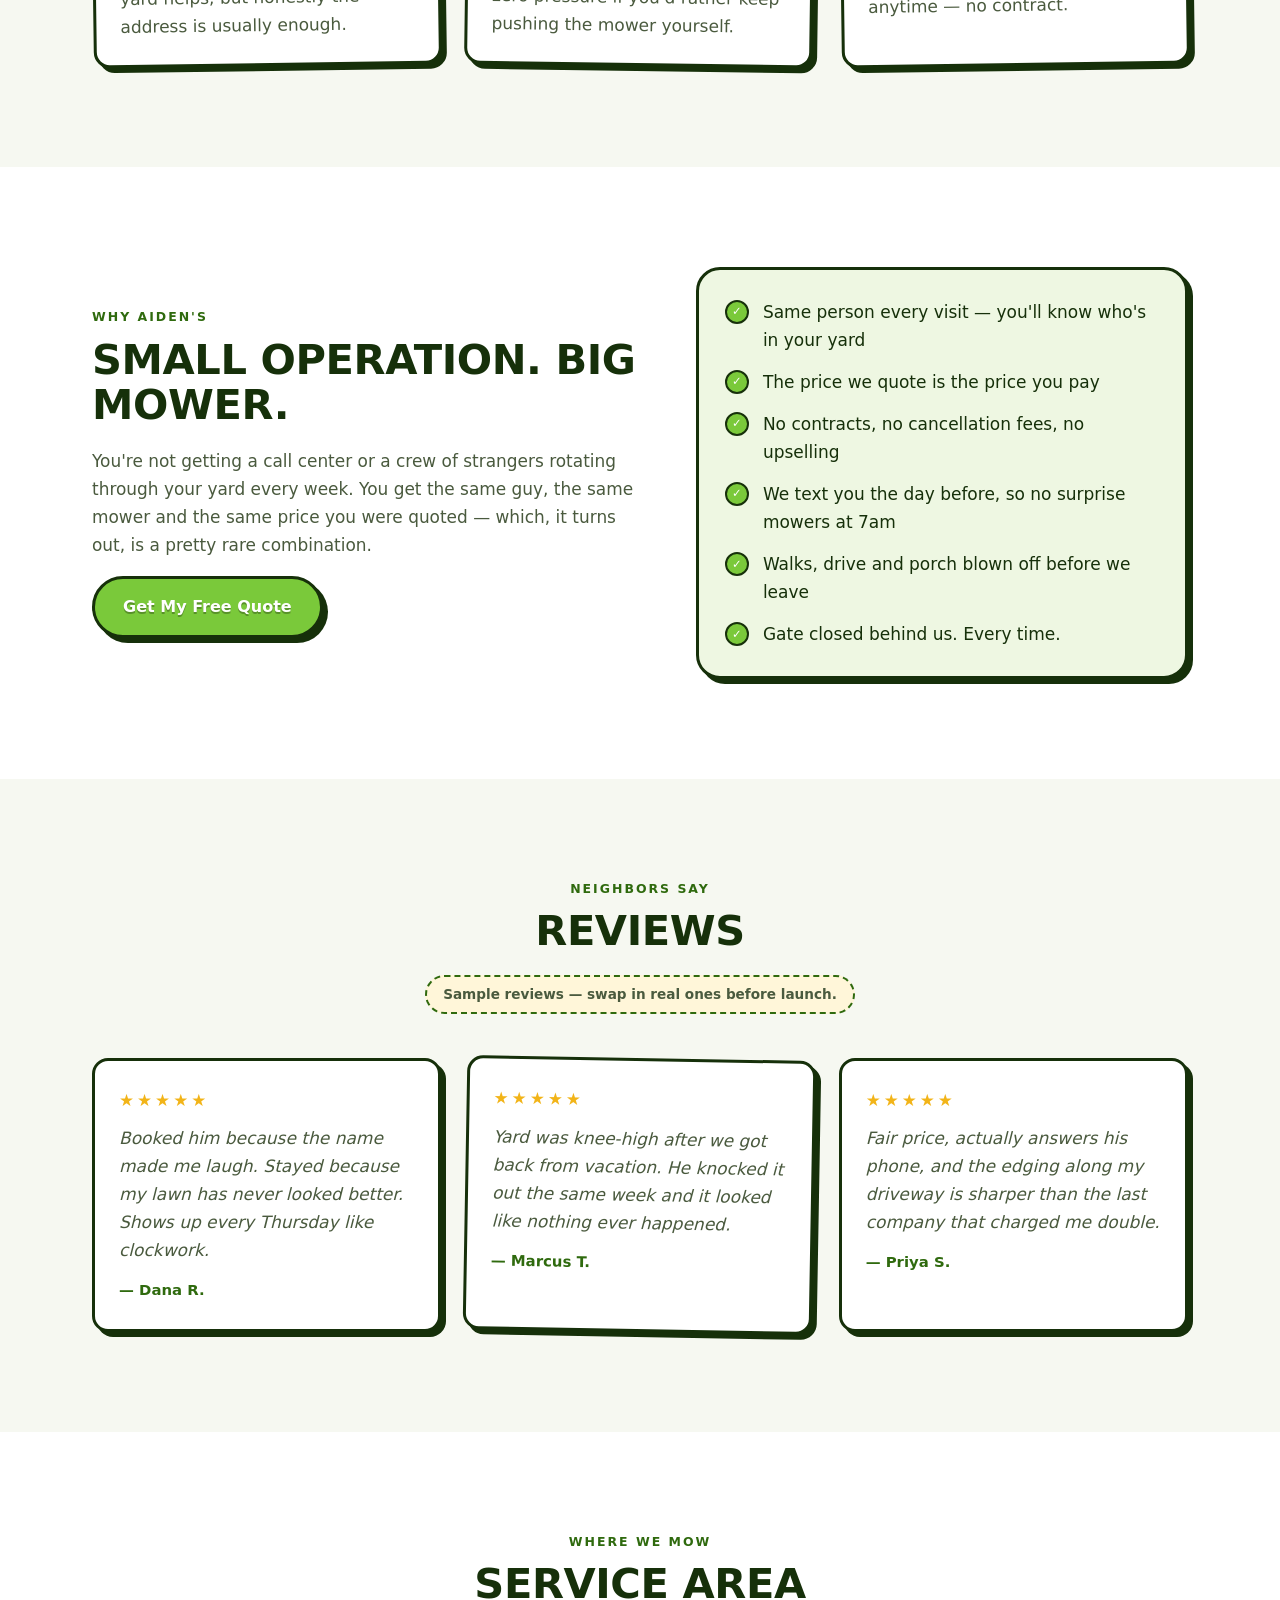
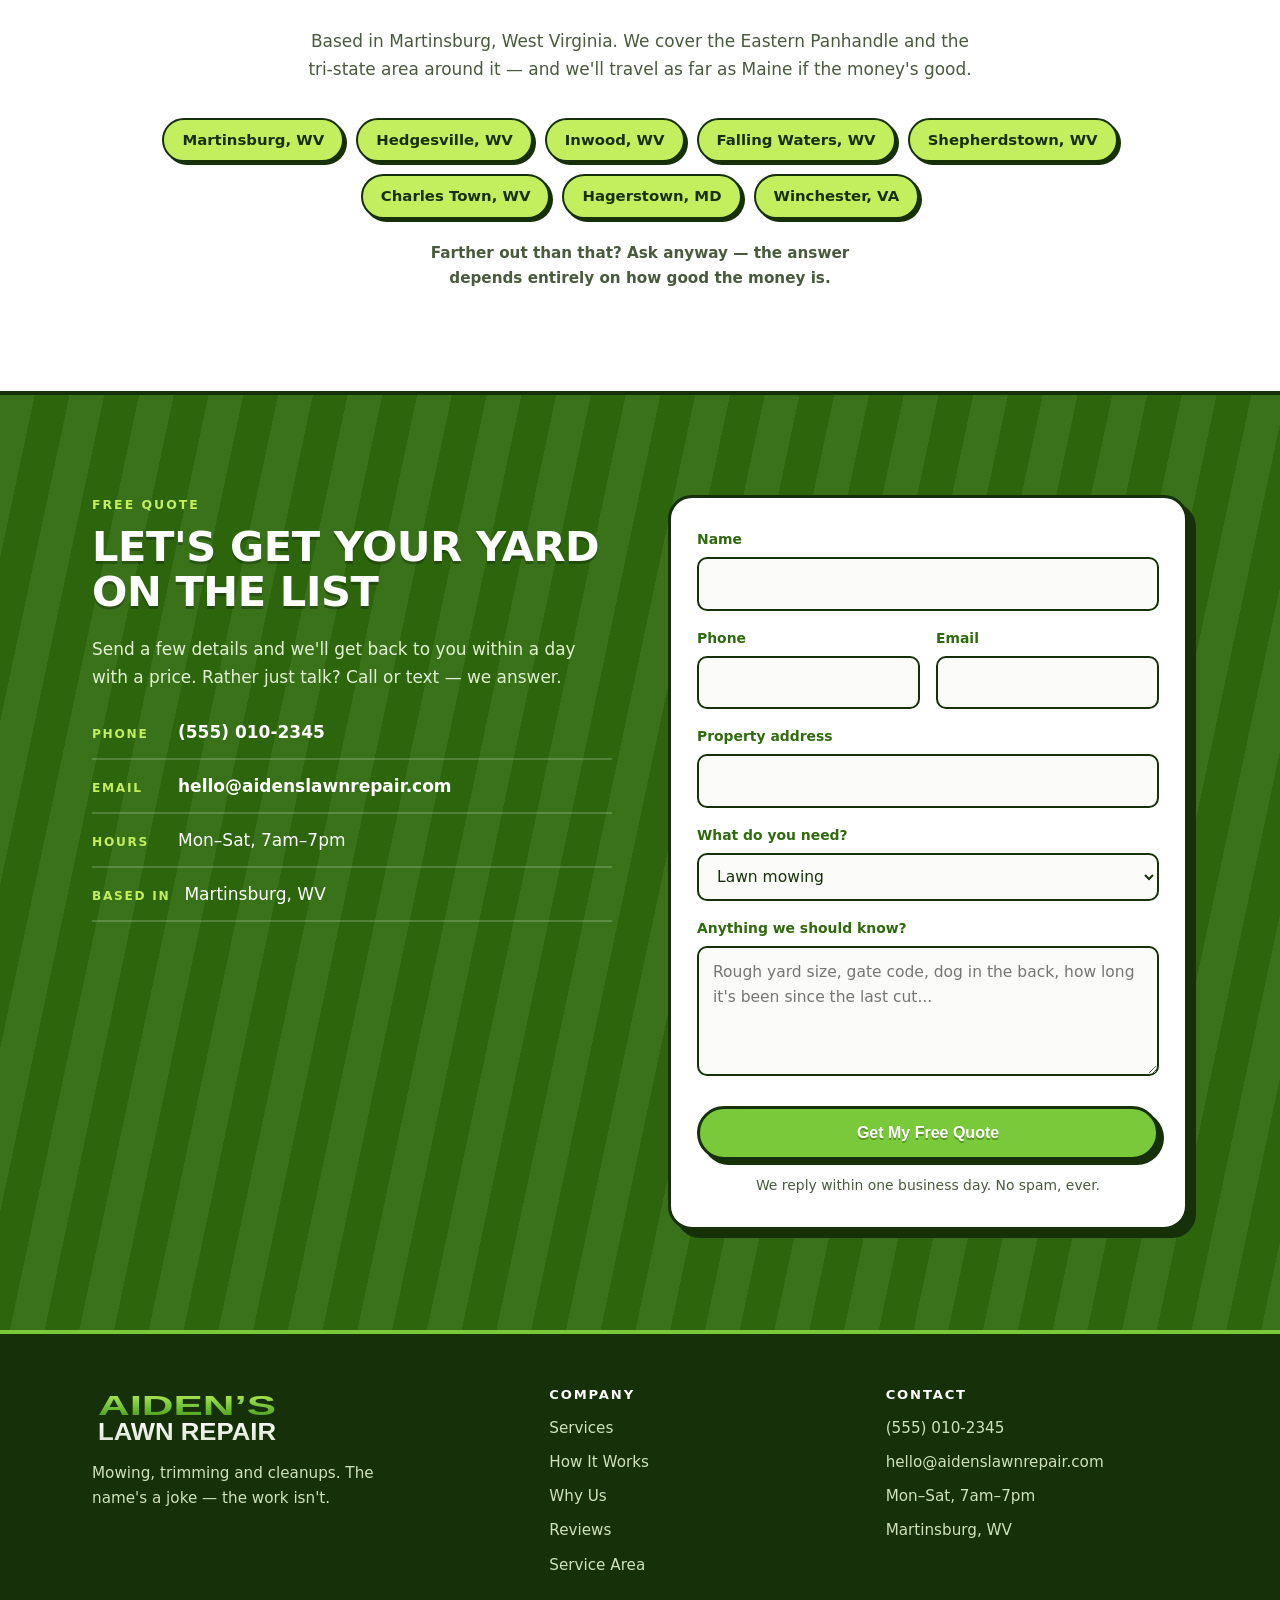
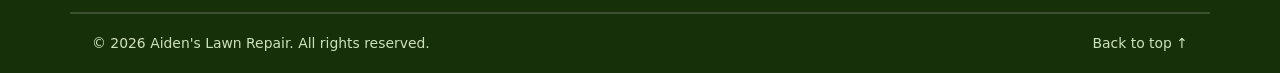
==== commit e890614b: "Add the On the Job gallery Puts the three uploaded illustrations into a new section after Services, " ====
--- a/index.html
+++ b/index.html
@@ -126,6 +126,46 @@
           <h3>Actual Lawn Repair</h3>
           <p>Okay &mdash; we do live up to the name sometimes. Bare patches raked, seeded and topped with soil so they fill back in.</p>
         </article>
+      </div>
+    </div>
+  </section>
+
+  <!-- GALLERY -->
+  <section id="gallery" class="section section-alt">
+    <div class="wrap">
+      <p class="eyebrow center">Out in the field</p>
+      <h2 class="center">On the Job</h2>
+      <p class="section-lede center">
+        Somewhere between a work portfolio and a warning label.
+      </p>
+
+      <div class="grid gallery">
+        <figure class="shot">
+          <img src="assets/service-scooping.jpg" alt="Aiden scooping up after a dog, next to a sign reading We scoop so you don't"
+               width="800" height="800" loading="lazy" decoding="async">
+          <figcaption>
+            <strong>Pet waste cleanup</strong>
+            We scoop so you don't. Happy yard, happy dog.
+          </figcaption>
+        </figure>
+
+        <figure class="shot">
+          <img src="assets/service-cleanup.jpg" alt="Aiden using a leaf blower, sending leaves and debris across the yard and up the side of a house"
+               width="800" height="800" loading="lazy" decoding="async">
+          <figcaption>
+            <strong>Leaf &amp; debris blowing</strong>
+            Every leaf accounted for. Your siding may want a rinse after.
+          </figcaption>
+        </figure>
+
+        <figure class="shot">
+          <img src="assets/service-tree-removal.jpg" alt="Aiden taking a string trimmer to a tree, beside a sign reading We don't trim trees, we remove them"
+               width="800" height="800" loading="lazy" decoding="async">
+          <figcaption>
+            <strong>Tree work</strong>
+            We don't trim trees. We remove them.
+          </figcaption>
+        </figure>
       </div>
     </div>
   </section>
--- a/css/styles.css
+++ b/css/styles.css
@@ -418,6 +418,46 @@
 .card h3 { color: var(--green-900); }
 .card p { margin: 0; color: var(--ink-soft); }
 
+/* ------------------------------------------------------------ gallery --- */
+
+.gallery {
+  grid-template-columns: repeat(auto-fit, minmax(280px, 1fr));
+  margin-top: 44px;
+}
+
+.shot {
+  margin: 0;
+  background: var(--white);
+  border: var(--border);
+  border-radius: var(--radius);
+  overflow: hidden;
+  box-shadow: var(--pop);
+  transition: transform .12s ease, box-shadow .12s ease;
+}
+.shot:hover { transform: translate(-2px, -3px); box-shadow: var(--pop-lg); }
+
+.shot img {
+  width: 100%;
+  height: auto;
+  display: block;
+  border-bottom: var(--border);
+}
+
+.shot figcaption {
+  padding: 18px 20px 20px;
+  font-size: .95rem;
+  color: var(--ink-soft);
+}
+.shot figcaption strong {
+  display: block;
+  font-family: var(--font-head);
+  font-size: 1.05rem;
+  text-transform: uppercase;
+  letter-spacing: -.01em;
+  color: var(--green-900);
+  margin-bottom: 5px;
+}
+
 /* -------------------------------------------------------------- steps --- */
 
 .steps {
